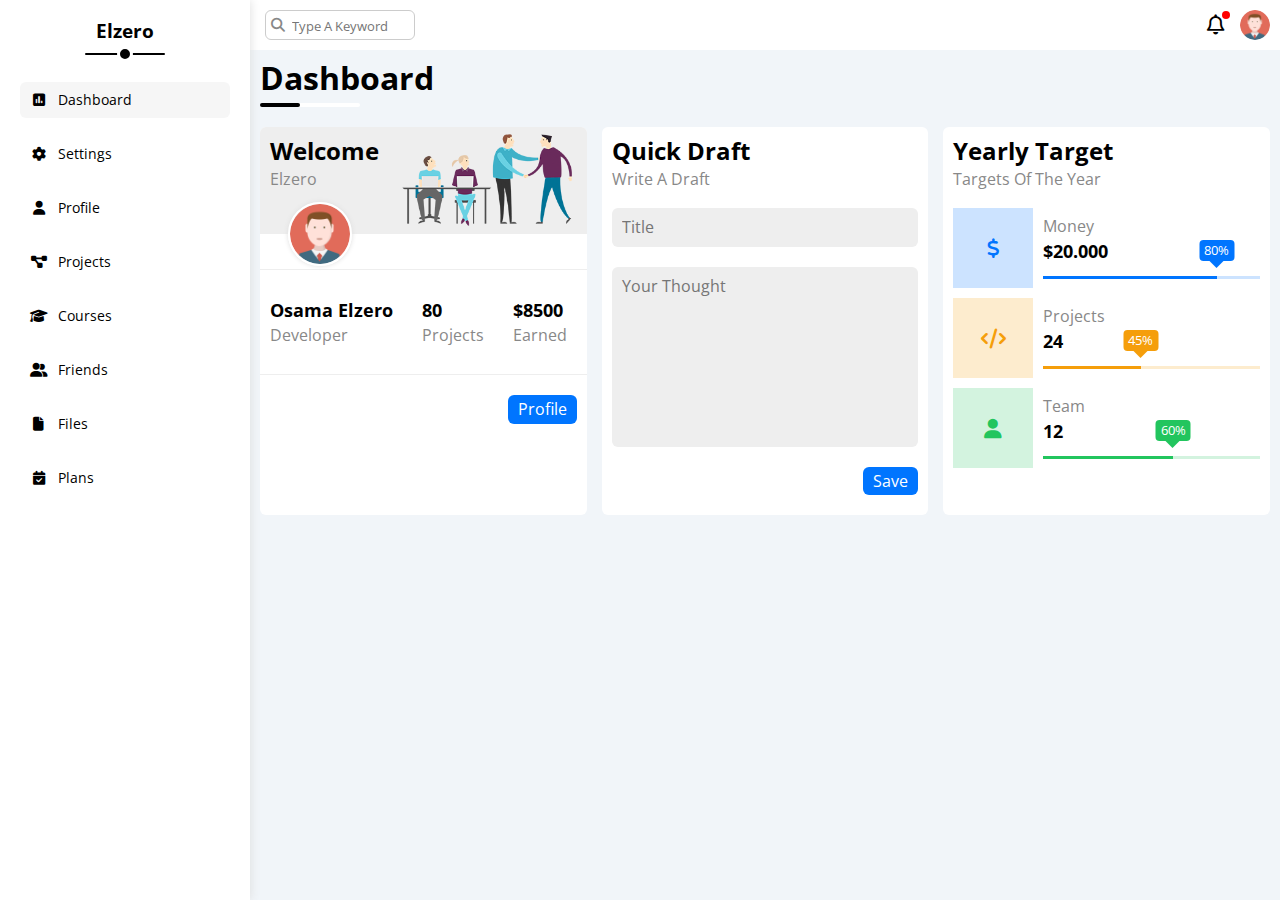
==== index.html @ 955073cd "finish quick draft section and yearly target section" ====
<!DOCTYPE html>
<html lang="en">

<head>
  <meta charset="UTF-8" />
  <meta http-equiv="X-UA-Compatible" content="IE=edge" />
  <meta name="viewport" content="width=device-width, initial-scale=1.0" />
  <title>Dashboard</title>
  <!-- Render All HTML Elements Normally -->
  <link rel="stylesheet" href="css/normalize.css" />
  <!-- Font Awesome 6.2.0 library -->
  <link rel="stylesheet" href="css/all.min.css" />
  <!-- Custom framework -->
  <link rel="stylesheet" href="css/framework.css" />
  <!-- Main css file -->
  <link rel="stylesheet" href="css/master.css" />
  <!-- Google Fonts -->
  <link rel="preconnect" href="https://fonts.googleapis.com" />
  <link rel="preconnect" href="https://fonts.gstatic.com" crossorigin />
  <link href="https://fonts.googleapis.com/css2?family=Open+Sans:wght@300;400;500;600;700;800&display=swap"
    rel="stylesheet" />
</head>

<body>
  <div class="page d-flex">
    <aside class="p-relative p-10">
      <h3 class="p-relative txt-c">Elzero</h3>
      <ul>
        <li>
          <a href="index.html" class="active d-flex align-center rad-6 c-black p-8 fs-14">
            <i class="fa-solid fa-square-poll-vertical fa-fw"></i>
            <span class="hide-mobile">
              Dashboard
            </span>
          </a>
        </li>
        <li>
          <a href="pages/settings.html" class="d-flex align-center rad-6 c-black p-8 fs-14">
            <i class="fa-solid fa-gear fa-fw"></i>
            <span class="hide-mobile">
              Settings
            </span>
          </a>
        </li>
        <li>
          <a href="pages/profile.html" class="d-flex align-center rad-6 c-black p-8 fs-14">
            <i class="fa-solid fa-user fa-fw"></i>
            <span class="hide-mobile">
              Profile
            </span>
          </a>
        </li>
        <li>
          <a href="pages/projects.html" class="d-flex align-center rad-6 c-black p-8 fs-14">
            <i class="fa-solid fa-diagram-project fa-fw"></i>
            <span class="hide-mobile">Projects</span>
          </a>
        </li>
        <li>
          <a href="pages/courses.html" class="d-flex align-center rad-6 c-black p-8 fs-14">
            <i class="fa-solid fa-graduation-cap fa-fw"></i>
            <span class="hide-mobile">Courses</span>
          </a>
        </li>
        <li>
          <a href="pages/friends.html" class="d-flex align-center rad-6 c-black p-8 fs-14">
            <i class="fa-solid fa-user-group fa-fw"></i>
            <span class="hide-mobile">Friends</span>
          </a>
        </li>
        <li>
          <a href="pages/files.html" class="d-flex align-center rad-6 c-black p-8 fs-14">
            <i class="fa-solid fa-file fa-fw"></i>
            <span class="hide-mobile">Files</span>
          </a>
        </li>
        <li>
          <a href="pages/plans.html" class="d-flex align-center rad-6 c-black p-8 fs-14">
            <i class="fa-solid fa-calendar-check fa-fw"></i>
            <span class="hide-mobile">Plans</span>
          </a>
        </li>
      </ul>
    </aside>
    <main class="grow-1">
      <div class="top-bar p-10 between-flex">
        <div class="search p-relative ml-5">
          <input type="search" name="" id="" class="p-5 rad-6 caret-color-blue" placeholder="Type A Keyword" />
        </div>
        <div class="icons d-flex align-center">
          <span class="notifications p-relative">
            <i class="fa-regular fa-bell fa-lg"></i>
          </span>
          <img src="images/avatar.png" alt="" class="rad-circle" />
        </div>
      </div>
      <section class="main-content p-10 p-8-mobile">
        <h1 class="main-title">Dashboard</h1>
        <div class="main-wrapper mt-30 d-grid">
          <div class="welcome bg-white rad-6 txt-c-mobile">
            <div class="head bg-eee d-flex justify-between   ">
              <div class="text p-10">
                <h2 class="mb-5">Welcome</h2>
                <span class="c-gray">Elzero</span>
              </div>
              <img src="images/welcome.png" alt="" class="hide-mobile" />
            </div>
            <img src="images/avatar.png" alt="" class="rad-circle" />
            <div class="body pt-20 pb-20 d-flex align-center d-block-mobile">
              <div class="grow-1">
                <div class="mb-5">Osama Elzero</div>
                <span class="c-gray">Developer</span>
              </div>
              <div class="grow-1">
                <div class="mb-5">80</div>
                <span class="c-gray">Projects</span>
              </div>
              <div class="grow-1">
                <div class="mb-5">$8500</div>
                <span class="c-gray">Earned</span>
              </div>
            </div>
            <a href="pages/profile.html"
              class="visit rad-6 bg-blue btn-shape trans-hov-fx w-fit d-block">Profile</a>
          </div>
          <div class="quick-draft bg-white p-10 rad-6">
            <div class="mb-20">
              <h2 class="mb-5">Quick Draft</h2>
              <span class="c-gray">Write A Draft</span>
            </div>
            <form>
              <input type="text" placeholder="Title"
                class="d-block w-full b-none mb-20 p-10 bg-eee rad-6 caret-color-blue" />
              <textarea class="d-block w-full b-none mb-20 p-10 bg-eee rad-6 caret-color-blue"
                placeholder="Your Thought"></textarea>
              <input type="submit" value="Save"
                class="bg-blue btn-shape d-block w-fit b-none c-pointer trans-hov-fx mb-10" />
            </form>
          </div>
          <div class="yearly-targets p-10 rad-6 bg-white">
            <div class="mb-20">
              <h2 class="mb-5">Yearly Target</h2>
              <span class="c-gray">Targets Of The Year</span>
            </div>
            <div class="details">
              <div class="target-row center-flex gap-10 mb-10">
                <div class="icon center-flex blue">
                  <i class="fa-solid fa-dollar fa-lg blue"></i>
                </div>
                <div class="grow-1">
                  <span class="d-block c-gray mb-5">Money</span>
                  <span class="d-block fs-18 fw-b mb-15">$20.000</span>
                  <div class="progress blue">
                    <span style="width:80%" class="d-block blue p-relative">
                      <span class="blue p-absolute">80%</span>
                    </span>
                  </div>
                </div>
              </div>
              <div class="target-row center-flex gap-10 mb-10">
                <div class="icon center-flex orange">
                  <i class="fa-solid fa-code fa-lg orange"></i>
                </div>
                <div class="grow-1">
                  <span class="d-block c-gray mb-5">Projects</span>
                  <span class="d-block fs-18 fw-b mb-15">24</span>
                  <div class="progress orange">
                    <span style="width:45%" class="d-block orange p-relative">
                      <span class="orange p-absolute">45%</span>
                    </span>
                  </div>
                </div>
              </div>
              <div class="target-row center-flex gap-10 mb-10">
                <div class="icon center-flex green">
                  <i class="fa-solid fa-user fa-lg green"></i>
                </div>
                <div class="grow-1">
                  <span class="d-block c-gray mb-5">Team</span>
                  <span class="d-block fs-18 fw-b mb-15">12</span>
                  <div class="progress green">
                    <span style="width:60%" class="d-block green p-relative">
                      <span class="green p-absolute">60%</span>
                    </span>
                  </div>
                </div>
              </div>
            </div>
          </div>
        </div>
      </section>
    </main>
  </div>
</body>

</html>
---- css/framework.css ----
/* Start Variables */
:root {
  --blue-color: #0075ff;
  --blue-alt-color: #0d69d5;
  --orange-color: #f59e0b;
  --green-color: #22c55e;
  --red-color: #f44336;
  --aside-color: white;
  --page-color: #f1f5f9;
  --gray-color: #888;
  --eee-color: #eee;
  --main-transition: 0.3s;
}

/* End Variables */
/* Start Box */
.d-flex {
  display: flex;
}

.align-center {
  align-items: center;
}

.justify-center {
  justify-content: center;
}

.justify-between {
  justify-content: space-between;
}

.d-block {
  display: block;
}

@media (max-width: 767px) {
  .d-block-mobile {
    display: block;
  }
}

@media (max-width: 767px) {
  .hide-mobile {
    display: none;
  }

  .column-mobile {
    flex-direction: column;
  }
}

.d-grid {
  display: grid;
}

.gap-10 {
  gap: 10px;
}

.gap-15 {
  gap: 15px;
}

.gap-20 {
  gap: 20px;
}

.grow-1 {
  flex-grow: 1;
}

.w-full {
  width: 100%;
}

/* End Box */
/* Start Padding + Margin */
.p-5 {
  padding: 5px;
}
.p-8 {
  padding: 8px
}
.p-10 {
  padding: 10px;
}

.p-15 {
  padding: 15px;
}

.p-20 {
  padding: 20px;
}

.pt-10 {
  padding-top: 10px;
}

.pt-20 {
  padding-top: 20px;
}

.pb-20 {
  padding-bottom: 20px;
}

.pl-5 {
  padding-left: 5px;
}

.pl-10 {
  padding-left: 10px;
}

@media (max-width: 767px) {
  .p-8-mobile {
    padding: 8px;
  }
}

.m-10 {
  margin: 10px;
}

.m-20 {
  margin: 20px;
}

.mt-0 {
  margin-top: 0;
}
.mt-10 {
  margin-top: 10px;
}
.mt-15 {
  margin-top: 15px;
}

.mt-30 {
  margin-top: 30px;
}

.mt-40 {
  margin-top: 40px;
}

.mr-5 {
  margin-right: 5px;
}

.mb-0 {
  margin-bottom: 0;
}

.mb-5 {
  margin-bottom: 5px;
}

.mb-10 {
  margin-bottom: 10px;
}
.mb-15 {
  margin-bottom: 15px;
}
.mb-20 {
  margin-bottom: 20px;
}

.ml-5 {
  margin-left: 5px;
}


/* End Padding + Margin */
/* Start Color */
.bg-white {
  background-color: var(--aside-color);
}

.bg-red {
  background-color: var(--red-color);
}

.bg-blue {
  background-color: var(--blue-color);
}

.bg-eee {
  background-color: var(--eee-color);
}

.c-black {
  color: black;
}

.c-white {
  color: var(--aside-color)
}

.c-gray {
  color: var(--gray-color)
}

/* End Color */
/* Start Position */
.p-relative {
  position: relative;
}

.p-absolute {
  position: absolute;
}

/* End Position */
/* Start Font */
.txt-t-c {
  text-transform: capitalize;
}

.txt-c {
  text-align: center;
}

@media (max-width: 767px) {
  .txt-c-mobile {
    text-align: center;
  }

}

.fs-14 {
  font-size: 14px;
}
.fs-18 {
  font-size: 18px;
}
.fw-b {
  font-weight: bold;
}

/* End Font */
/* Start Width + Height */
.w-fit {
  width: fit-content;
}

/* End Width + Height */
/* Start Border */
.rad-6 {
  border-radius: 6px;
}

.rad-circle {
  border-radius: 50%;
}

.b-none {
  border: none;
}

/* End Border */
/* Start Media */


/* End Media */

/* Start Components */
.between-flex {
  display: flex;
  align-items: center;
  justify-content: space-between;
}

.center-flex {
  display: flex;
  align-items: center;
  justify-content: center;
}

.btn-shape {
  padding: 5px 10px;
  border-radius: 6px;
  color: white;
}
.caret-color-blue:focus {
  caret-color: var(--blue-color);
}
.c-pointer {
  cursor: pointer;
}
.trans-hov-fx:hover {
  transition: 0.3s;
  background-color: var(--blue-alt-color);
}
/* End Components */
---- css/master.css ----
/* Start Variables */
:root {
  --blue-color: #0075ff;
  --blue-alt-color: #0d69d5;
  --orange-color: #f59e0b;
  --green-color: #22c55e;
  --red-color: #f44336;
  --aside-color: white;
  --page-color: #f1f5f9;
  --gray-color: #888;
  --eee-color: #eee;
  --main-transition: 0.3s;
}

/* End Variables */
/* Start Components */
.main-title {
  --main-title-color: #000;
  position: relative;
  color: var(--main-title-color);
}

.main-title::before,
.main-title::after {
  content: "";
  position: absolute;
  bottom: -10px;
  left: 0;
  border-radius: 4px;
}

.main-title::before {
  width: 100px;
  height: 4px;
  background-color: var(--aside-color);
}

.main-title::after {
  width: 40px;
  height: 4px;
  background-color: var(--main-title-color);
  animation: move-right-left 2s infinite linear;
}

@keyframes move-right-left {

  0%,
  100% {
    transform: translateX(0);
  }

  50% {
    transform: translateX(calc(100px - 40px));
  }

}

/* End Components */
/* Start Global Rules */
* {
  -webkit-box-sizing: border-box;
  -moz-box-sizing: border-box;
  box-sizing: border-box;
}

html {
  -webkit-scroll-behavior: smooth;
  -moz-scroll-behavior: smooth;
  scroll-behavior: smooth;
}

body {
  font-family: "Open Sans", sans-serif;
}

ul {
  list-style: none;
  margin: 0;
  padding: 0;
}

a {
  text-decoration: none;
}

*:focus {
  outline: none;
}

textarea {
  resize: none;
}

h1,
h2,
h3,
h4,
h5,
h6 {
  margin: 0;
}

/* Main wrapper */
.main-wrapper {
  grid-template-columns: repeat(auto-fit, minmax(300px, 1fr));
  gap: 15px;
}

@media (max-width: 767px) {
  .main-wrapper {
    grid-template-columns: minmax(200px, 1fr);
  }

}

/* End Global Rules */
.page {
  background-color: var(--page-color);
  min-height: 100vh;
}

/* Start sidebar */
aside {
  background-color: var(--aside-color);
  box-shadow: 0 0 10px #ddd;
  position: relative;
}

@media (min-width: 768px) {
  aside {
    width: 250px;
    padding: 20px !important;
  }

  aside>h3::before,
  aside>h3::after {
    content: "";
    position: absolute;
    background-color: black;
    left: 50%;
    transform: translateX(-50%)
  }

  aside>h3::before {
    width: 10px;
    height: 10px;
    border-radius: 50%;
    border: 3px solid var(--aside-color);
    bottom: -20px;
    z-index: 1;
  }

  aside>h3::after {
    width: 80px;
    height: 2px;
    border-radius: 3px;
    bottom: -13px;
  }

}

aside ul {
  margin-top: 40px;
}

aside ul li {
  margin-bottom: 18px;
}

aside ul li a {
  transition: var(--main-transition);
}

aside ul li a:hover,
aside ul li a.active {
  background-color: #f6f6f6;
}

@media (min-width: 768px) {
  aside ul li a {
    gap: 10px;
    padding: 10px !important;
  }

}

@media (max-width: 767px) {
  aside ul li a {
    justify-content: center;
  }

  aside ul li a i {
    font-size: 19px;
  }

}

/* End sidebar */

/* Start main content */
main {
  overflow: hidden;
}

.top-bar {
  background-color: var(--aside-color);
}

.top-bar .search::before {
  content: "\f002";
  font-weight: 900;
  font-family: var(--fa-style-family-classic);
  font-size: 14px;
  position: absolute;
  top: 50%;
  left: 6px;
  transform: translateY(-50%);
  color: var(--gray-color);
}

.top-bar .search input[type="search"] {
  width: 150px;
  transition: var(--main-transition);
  padding-left: 26px;
  border: 1px solid #ccc;
}

.top-bar .search input[type="search"]::placeholder {
  font-size: 13px;
}

.top-bar .search input[type="search"]:focus {
  width: 200px;
}

.top-bar .icons .notifications::before {
  position: absolute;
  content: "";
  border-radius: 50%;
  width: 8px;
  height: 8px;
  background-color: red;
  top: -5px;
  right: -5px;
}

.top-bar .icons img {
  width: 30px;
  height: 30px;
  margin-left: 15px;
}

/* Start Welcome section */
.welcome {
  overflow: hidden;
}

.welcome .head+img {
  width: 64px;
  height: 64px;
  border: 2px solid var(--aside-color);
  box-shadow: 0 0 5px #ddd;
  margin-left: 28px;
  margin-top: -32px;
}

@media (max-width: 767px) {
  .welcome .head+img {
    margin-left: 0;
  }

}


@media (max-width: 767px) {
  .welcome .head .text {
    padding-bottom: 50px;
  }

}

.welcome .head img {
  width: 170px;
  position: relative;
  right: 15px;
  top: 7px;
  margin-bottom: 15px;
}


.welcome .body {
  border-top: 1px solid var(--eee-color);
  border-bottom: 1px solid var(--eee-color);
}

.welcome .body>div {
  padding: 10px;
}

@media (max-width: 767px) {
  .welcome .body>div:not(:last-child) {
    margin-bottom: 10px;
  }
}

.welcome .body>div>div {
  font-weight: bold;
  font-size: 18px;
}

.welcome .visit {
  margin: 20px 10px 20px auto;
}


@media (max-width: 767px) {
  .welcome .visit {
    margin-right: auto;
  }

}

/* End Welcome section */
/* Start Quick-draft section */
.quick-draft form textarea {
  min-height: 180px;
}

.quick-draft form input[type="submit"] {
  margin-left: auto;
}



/* End Quick-draft section */
/* Start Yearly Target */
.details .target-row .icon {
  width: 80px;
  height: 80px;
}

.details .target-row .icon.blue,
.details .progress.blue  {
  background-color: rgb(0 117 255 / 20%);
}

.details .target-row .icon.orange,
.details .progress.orange {

  background-color: rgb(245 158 11 / 20%);
}

.details .target-row .icon.green,
.details .progress.green {

  background-color: rgb(34 197 94 / 20%);
}

.details .target-row .icon .blue
{
  color: var(--blue-color);
}

.details .target-row .icon .orange {
  color: var(--orange-color);
}

.details .target-row .icon i.green {
  color: var(--green-color);
}
.details .progress {
  height: 3px;
}
.details .progress > span {
  height: 100%;
}
.details .progress .blue {
  background-color: var(--blue-color);
}
.details .progress .orange {
  background-color: var(--orange-color);
}
.details .progress .green {
  background-color: var(--green-color);
}
.details .progress > span > span {
  right: 0;
  bottom: 18px;
  transform: translateX(50%);
  border-radius: 4px;
  font-size: 13px;
  color: white;
  padding: 3px 5px;
}
.details .progress > span > span::before {
  content: "";
  position: absolute;
  right: 2px;
  top: 20px;
  transform: translateX(-50%);
  border-color: transparent;
  border-style: solid;
  border-width: 8px;
}
.details .progress > span > span.blue::before {
  border-top-color: var(--blue-color);
}
.details .progress > span > span.orange::before {
  border-top-color: var(--orange-color);
}
.details .progress > span > span.green::before {
  border-top-color: var(--green-color);
}

/* End Yearly Target */
/* End main content */
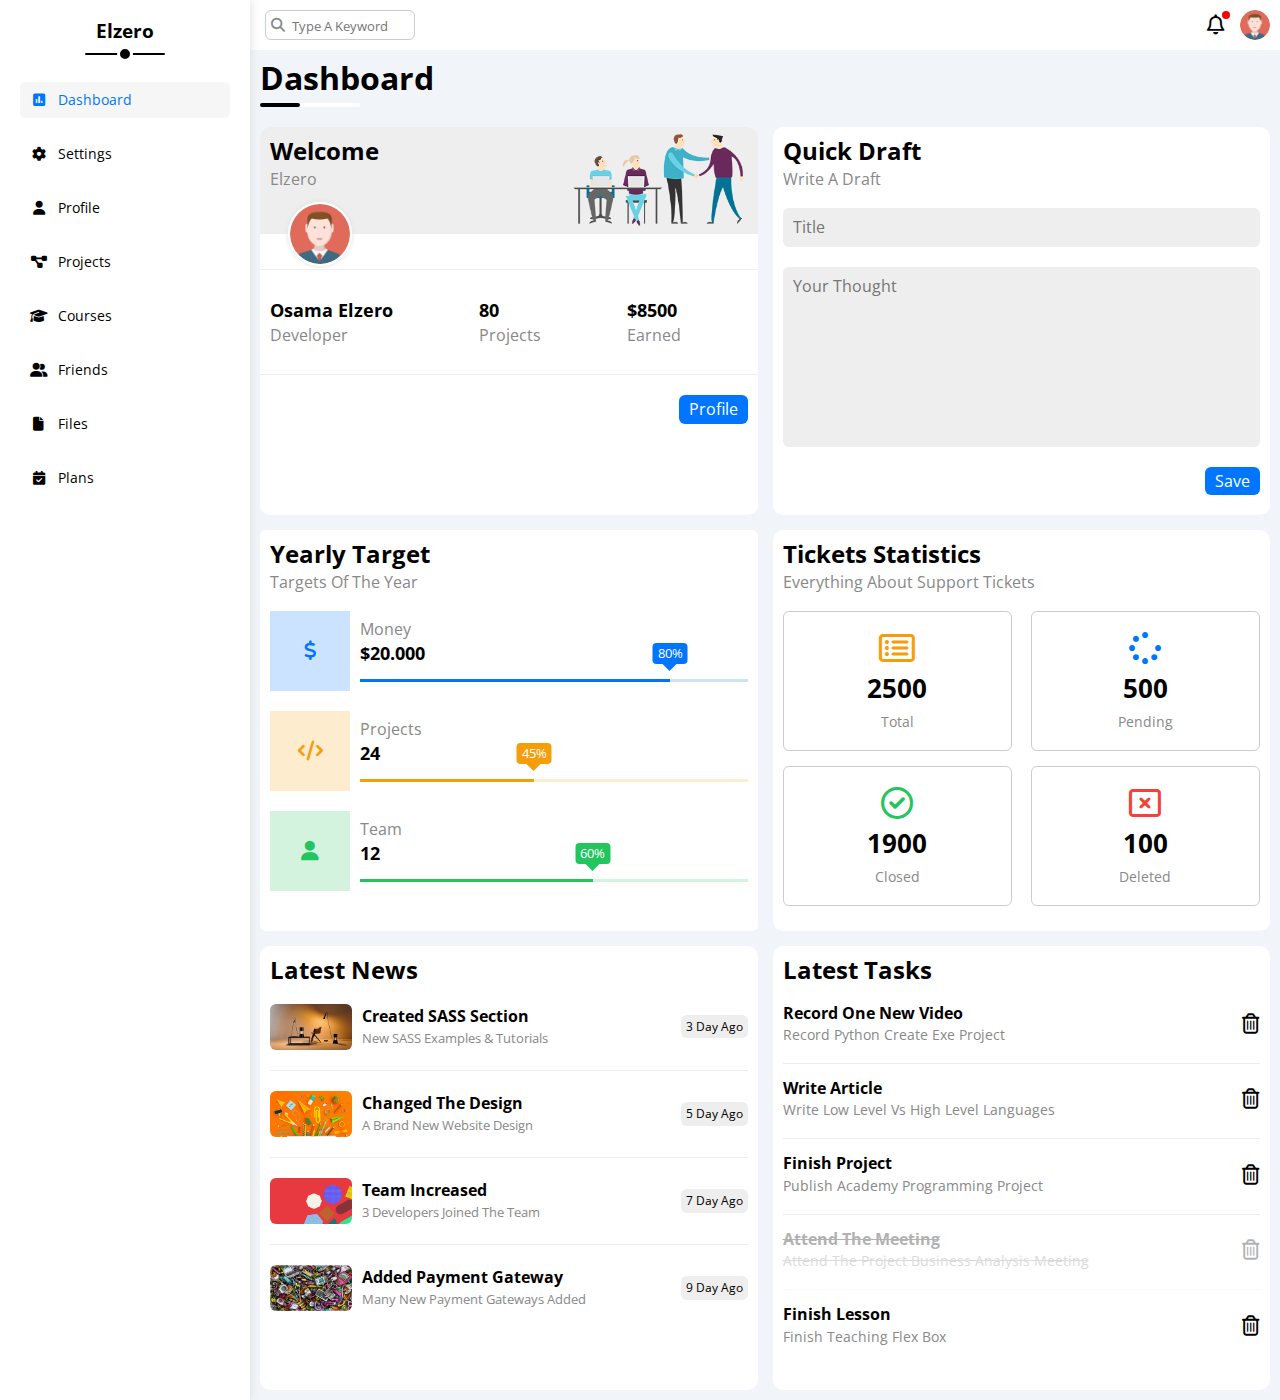
==== commit 73bd52d8: "done statistics section ,latest news and latest tasks" ====
--- a/index.html
+++ b/index.html
@@ -97,7 +97,7 @@
       <section class="main-content p-10 p-8-mobile">
         <h1 class="main-title">Dashboard</h1>
         <div class="main-wrapper mt-30 d-grid">
-          <div class="welcome bg-white rad-6 txt-c-mobile">
+          <div class="welcome bg-white rad-10 txt-c-mobile">
             <div class="head bg-eee d-flex justify-between   ">
               <div class="text p-10">
                 <h2 class="mb-5">Welcome</h2>
@@ -120,10 +120,9 @@
                 <span class="c-gray">Earned</span>
               </div>
             </div>
-            <a href="pages/profile.html"
-              class="visit rad-6 bg-blue btn-shape trans-hov-fx w-fit d-block">Profile</a>
-          </div>
-          <div class="quick-draft bg-white p-10 rad-6">
+            <a href="pages/profile.html" class="visit rad-6 bg-blue btn-shape trans-hov-fx w-fit d-block">Profile</a>
+          </div>
+          <div class="quick-draft bg-white p-10 rad-10">
             <div class="mb-20">
               <h2 class="mb-5">Quick Draft</h2>
               <span class="c-gray">Write A Draft</span>
@@ -143,7 +142,7 @@
               <span class="c-gray">Targets Of The Year</span>
             </div>
             <div class="details">
-              <div class="target-row center-flex gap-10 mb-10">
+              <div class="target-row center-flex gap-10 mb-20">
                 <div class="icon center-flex blue">
                   <i class="fa-solid fa-dollar fa-lg blue"></i>
                 </div>
@@ -157,7 +156,7 @@
                   </div>
                 </div>
               </div>
-              <div class="target-row center-flex gap-10 mb-10">
+              <div class="target-row center-flex gap-10 mb-20">
                 <div class="icon center-flex orange">
                   <i class="fa-solid fa-code fa-lg orange"></i>
                 </div>
@@ -171,7 +170,7 @@
                   </div>
                 </div>
               </div>
-              <div class="target-row center-flex gap-10 mb-10">
+              <div class="target-row center-flex gap-10 mb-20">
                 <div class="icon center-flex green">
                   <i class="fa-solid fa-user fa-lg green"></i>
                 </div>
@@ -187,6 +186,132 @@
               </div>
             </div>
           </div>
+          <div class="stat p-10 rad-10 bg-white">
+            <div class="mb-20">
+              <h2 class="mb-5">Tickets Statistics</h2>
+              <span class="c-gray">Everything About Support Tickets</span>
+            </div>
+            <div class="stat-content  d-flex flex-wrap">
+              <div class="stat-item  rad-6 txt-c mb-15">
+                <i class="fa-regular fa-rectangle-list fa-2x list-icon"></i>
+                <span class="d-block fs-26 fw-b mt-10 mb-10">2500</span>
+                <span class="d-block c-gray fs-14">Total</span>
+              </div>
+              <div class="stat-item  rad-6 txt-c mb-15">
+                <i class="fa-solid fa-spinner fa-2x pending-icon"></i>
+                <span class="d-block fs-26 fw-b mt-10 mb-10">500</span>
+                <span class="d-block c-gray fs-14">Pending</span>
+              </div>
+              <div class="stat-item rad-6 txt-c mb-15">
+                <i class="fa-regular fa-circle-check fa-2x closed-icon"></i>
+                <span class="d-block fs-26 fw-b mt-10 mb-10">1900</span>
+                <span class="d-block c-gray fs-14">Closed</span>
+              </div>
+              <div class="stat-item  rad-6 txt-c mb-15">
+                <i class="fa-regular fa-rectangle-xmark fa-2x delete-icon"></i>
+                <span class="d-block fs-26 fw-b mt-10 mb-10">100</span>
+                <span class="d-block c-gray fs-14">Deleted</span>
+              </div>
+            </div>
+          </div>
+          <div class="latest-news bg-white rad-10 p-10">
+            <div class="mb-20">
+              <h2 class="">Latest News</h2>
+            </div>
+            <div class="news-item center-flex gap-10 mb-20 ">
+              <div class="image rad-6 overflow-h fs-0">
+                <img src="images/news-01.png" alt="" />
+              </div>
+              <div class="news-text between-flex grow-1 ">
+                <div>
+                  <h3 class="mb-3 news-title">Created SASS Section</h3>
+                  <span class="c-gray">New SASS Examples &amp; Tutorials</span>
+                </div>
+                <span class="bg-eee p-5 rad-6 fs-12">3 Day Ago</span>
+              </div>
+
+            </div>
+            <div class="news-item center-flex gap-10 mb-20 ">
+              <div class="image rad-6 overflow-h fs-0">
+                <img src="images/news-02.png" alt="" />
+              </div>
+              <div class="news-text between-flex grow-1 ">
+                <div>
+                  <h3 class="mb-3 news-title">Changed The Design</h3>
+                  <span class="c-gray">A Brand New Website Design</span>
+                </div>
+                <span class="bg-eee p-5 rad-6 fs-12">5 Day Ago</span>
+              </div>
+
+            </div>
+            <div class="news-item center-flex gap-10 mb-20 ">
+              <div class="image rad-6 overflow-h fs-0">
+                <img src="images/news-03.png" alt="" />
+              </div>
+              <div class="news-text between-flex grow-1 ">
+                <div>
+                  <h3 class="mb-3 news-title">Team Increased</h3>
+                  <span class="c-gray">3 Developers Joined The Team</span>
+                </div>
+                <span class="bg-eee p-5 rad-6 fs-12">7 Day Ago</span>
+              </div>
+
+            </div>
+            <div class="news-item center-flex gap-10 mb-20 ">
+              <div class="image rad-6 overflow-h fs-0">
+                <img src="images/news-04.png" alt="" />
+              </div>
+              <div class="news-text between-flex grow-1 ">
+                <div>
+                  <h3 class="mb-3 news-title">Added Payment Gateway</h3>
+                  <span class="c-gray">Many New Payment Gateways Added</span>
+                </div>
+                <span class="bg-eee p-5 rad-6 fs-12">9 Day Ago</span>
+              </div>
+
+            </div>
+          </div>
+          <div class="latest-tasks bg-white rad-10 p-10">
+            <div class="mb-20">
+              <h2 class="">Latest Tasks</h2>
+            </div>
+            <div class="task between-flex mb-15 pb-20">
+              <div class="task-text">
+                <h3 class="fs-16 mb-5">Record One New Video</h3>
+                <p class="c-gray fs-14 m-0">Record Python Create Exe Project</p>
+              </div>
+              <i class="fa-regular fa-trash-can fa-lg recyle-icon c-pointer"></i>
+            </div>
+            <div class="task between-flex mb-15 pb-20">
+              <div class="task-text">
+                <h3 class="fs-16 mb-5">Write Article</h3>
+                <p class="c-gray fs-14 m-0">Write Low Level Vs High Level Languages</p>
+              </div>
+              <i class="fa-regular fa-trash-can fa-lg recyle-icon c-pointer"></i>
+            </div>
+            <div class="task between-flex mb-15 pb-20">
+              <div class="task-text">
+                <h3 class="fs-16 mb-5">Finish Project</h3>
+                <p class="c-gray fs-14 m-0">Publish Academy Programming Project</p>
+              </div>
+              <i class="fa-regular fa-trash-can fa-lg recyle-icon c-pointer"></i>
+            </div>
+            <div class="task between-flex mb-15 pb-20 deleted-task">
+              <div class="task-text">
+                <h3 class="fs-16 mb-5 deleted-text">Attend The Meeting</h3>
+                <p class="c-gray fs-14 m-0 deleted-text">Attend The Project Business Analysis Meeting</p>
+              </div>
+              <i class="fa-regular fa-trash-can fa-lg recyle-icon cursor-nodrop"></i>
+            </div>
+            <div class="task between-flex mb-15 pb-20">
+              <div class="task-text">
+                <h3 class="fs-16 mb-5">Finish Lesson</h3>
+                <p class="c-gray fs-14 m-0">Finish Teaching Flex Box</p>
+              </div>
+              <i class="fa-regular fa-trash-can fa-lg recyle-icon c-pointer"></i>
+            </div>
+          </div>
+          
         </div>
       </section>
     </main>
--- a/css/framework.css
+++ b/css/framework.css
@@ -18,6 +18,14 @@
   display: flex;
 }
 
+.flex-column {
+  flex-direction: column;
+}
+
+.flex-wrap {
+  flex-wrap: wrap;
+}
+
 .align-center {
   align-items: center;
 }
@@ -79,9 +87,11 @@
 .p-5 {
   padding: 5px;
 }
+
 .p-8 {
   padding: 8px
 }
+
 .p-10 {
   padding: 10px;
 }
@@ -101,7 +111,9 @@
 .pt-20 {
   padding-top: 20px;
 }
-
+.pb-10 {
+  padding-bottom: 10px;
+}
 .pb-20 {
   padding-bottom: 20px;
 }
@@ -120,6 +132,10 @@
   }
 }
 
+.m-0 {
+  margin: 0;
+}
+
 .m-10 {
   margin: 10px;
 }
@@ -131,9 +147,15 @@
 .mt-0 {
   margin-top: 0;
 }
+
+.mt-5 {
+  margin-top: 5px;
+}
+
 .mt-10 {
   margin-top: 10px;
 }
+
 .mt-15 {
   margin-top: 15px;
 }
@@ -154,6 +176,10 @@
   margin-bottom: 0;
 }
 
+.mb-3 {
+  margin-bottom: 3px;
+}
+
 .mb-5 {
   margin-bottom: 5px;
 }
@@ -161,11 +187,16 @@
 .mb-10 {
   margin-bottom: 10px;
 }
+
 .mb-15 {
   margin-bottom: 15px;
 }
+
 .mb-20 {
   margin-bottom: 20px;
+}
+.mb-25 {
+  margin-bottom: 25px;
 }
 
 .ml-5 {
@@ -230,12 +261,40 @@
 
 }
 
+.fs-0 {
+  font-size: 0;
+}
+
+.fs-10 {
+  font-size: 10px;
+}
+
+.fs-12 {
+  font-size: 12px;
+}
+
 .fs-14 {
   font-size: 14px;
 }
+.fs-16 {
+  font-size: 16px;
+}
 .fs-18 {
   font-size: 18px;
 }
+
+.fs-20 {
+  font-size: 20px;
+}
+
+.fs-26 {
+  font-size: 26px;
+}
+
+.fs-30 {
+  font-size: 30px;
+}
+
 .fw-b {
   font-weight: bold;
 }
@@ -247,9 +306,19 @@
 }
 
 /* End Width + Height */
+/* Start Overflow */
+.overflow-h {
+  overflow: hidden;
+}
+
+/* End Overflow */
 /* Start Border */
 .rad-6 {
   border-radius: 6px;
+}
+
+.rad-10 {
+  border-radius: 10px;
 }
 
 .rad-circle {
@@ -284,14 +353,18 @@
   border-radius: 6px;
   color: white;
 }
+
 .caret-color-blue:focus {
   caret-color: var(--blue-color);
 }
+
 .c-pointer {
   cursor: pointer;
 }
+
 .trans-hov-fx:hover {
   transition: 0.3s;
   background-color: var(--blue-alt-color);
 }
+
 /* End Components */--- a/css/master.css
+++ b/css/master.css
@@ -55,6 +55,22 @@
 
 }
 
+/* Start Deleted class */
+.deleted-task {
+  border-bottom: none;
+  opacity: 0.3;
+}
+
+.deleted-text
+{
+text-decoration: line-through;
+}
+.cursor-nodrop {
+  cursor: no-drop;
+}
+
+/* End Deleted class */
+
 /* End Components */
 /* Start Global Rules */
 * {
@@ -100,9 +116,9 @@
   margin: 0;
 }
 
-/* Main wrapper */
+/* Start Main Wrapper */
 .main-wrapper {
-  grid-template-columns: repeat(auto-fit, minmax(300px, 1fr));
+  grid-template-columns: repeat(auto-fill, minmax(350px, 1fr));
   gap: 15px;
 }
 
@@ -113,6 +129,7 @@
 
 }
 
+/* End Main Wrapper */
 /* End Global Rules */
 .page {
   background-color: var(--page-color);
@@ -174,6 +191,7 @@
 aside ul li a:hover,
 aside ul li a.active {
   background-color: #f6f6f6;
+  color: var(--blue-color);
 }
 
 @media (min-width: 768px) {
@@ -197,7 +215,7 @@
 
 /* End sidebar */
 
-/* Start main content */
+/* Start Top Bar */
 main {
   overflow: hidden;
 }
@@ -250,6 +268,7 @@
   margin-left: 15px;
 }
 
+/* End Top Bar */
 /* Start Welcome section */
 .welcome {
   overflow: hidden;
@@ -339,8 +358,15 @@
   height: 80px;
 }
 
+@media (max-width: 767px) {
+  .details .target-row .icon {
+    width: 62px;
+    height: 62px;
+  }
+}
+
 .details .target-row .icon.blue,
-.details .progress.blue  {
+.details .progress.blue {
   background-color: rgb(0 117 255 / 20%);
 }
 
@@ -356,8 +382,7 @@
   background-color: rgb(34 197 94 / 20%);
 }
 
-.details .target-row .icon .blue
-{
+.details .target-row .icon .blue {
   color: var(--blue-color);
 }
 
@@ -368,22 +393,28 @@
 .details .target-row .icon i.green {
   color: var(--green-color);
 }
+
 .details .progress {
   height: 3px;
 }
-.details .progress > span {
+
+.details .progress>span {
   height: 100%;
 }
+
 .details .progress .blue {
   background-color: var(--blue-color);
 }
+
 .details .progress .orange {
   background-color: var(--orange-color);
 }
+
 .details .progress .green {
   background-color: var(--green-color);
 }
-.details .progress > span > span {
+
+.details .progress>span>span {
   right: 0;
   bottom: 18px;
   transform: translateX(50%);
@@ -392,7 +423,8 @@
   color: white;
   padding: 3px 5px;
 }
-.details .progress > span > span::before {
+
+.details .progress>span>span::before {
   content: "";
   position: absolute;
   right: 2px;
@@ -402,15 +434,102 @@
   border-style: solid;
   border-width: 8px;
 }
-.details .progress > span > span.blue::before {
+
+.details .progress>span>span.blue::before {
   border-top-color: var(--blue-color);
 }
-.details .progress > span > span.orange::before {
+
+.details .progress>span>span.orange::before {
   border-top-color: var(--orange-color);
 }
-.details .progress > span > span.green::before {
+
+.details .progress>span>span.green::before {
   border-top-color: var(--green-color);
 }
 
 /* End Yearly Target */
-/* End main content */+/* Start stat */
+
+
+.stat .stat-content .stat-item {
+  width: 100%;
+  border: 1px solid #ccc;
+  padding-top: 20px;
+  padding-bottom: 20px;
+}
+
+@media (min-width: 768px) {
+  .stat .stat-content {
+    gap: 4%;
+  }
+
+  .stat .stat-content .stat-item {
+    flex-basis: 48%;
+  }
+}
+
+.stat .stat-content .stat-item:first-child .list-icon {
+  color: var(--orange-color);
+}
+
+.stat .stat-content .stat-item:nth-child(2) .pending-icon {
+  color: var(--blue-color);
+}
+
+.stat .stat-content .stat-item:nth-child(3) .closed-icon {
+  color: var(--green-color);
+}
+
+.stat .stat-content .stat-item:last-child .delete-icon {
+  color: var(--red-color);
+}
+
+/* End stat */
+/* Start latest News */
+.news-item:not(:last-child) {
+  padding-bottom: 20px;
+  border-bottom: 1px solid #eee;
+}
+
+@media (max-width: 767px) {
+  .news-item {
+    flex-direction: column;
+  }
+
+  .news-item .news-text {
+    text-align: center;
+    flex-direction: column;
+    gap: 8px;
+  }
+}
+
+.news-item .image img {
+  width: 82px;
+  max-width: 100%;
+}
+
+@media (max-width: 767px) {
+  .news-item .image img {
+    width: 172px;
+  }
+
+}
+
+.news-item .news-text>div .news-title {
+  font-size: 16px;
+}
+
+.news-item .news-text>div .news-title+span {
+  font-size: 13px;
+}
+
+/* End latest News */
+/* Start Latest-tasks */
+
+.latest-tasks .task:not(:last-child) {
+  border-bottom: 1px solid #eee;
+}
+
+
+
+/* End Latest-tasks */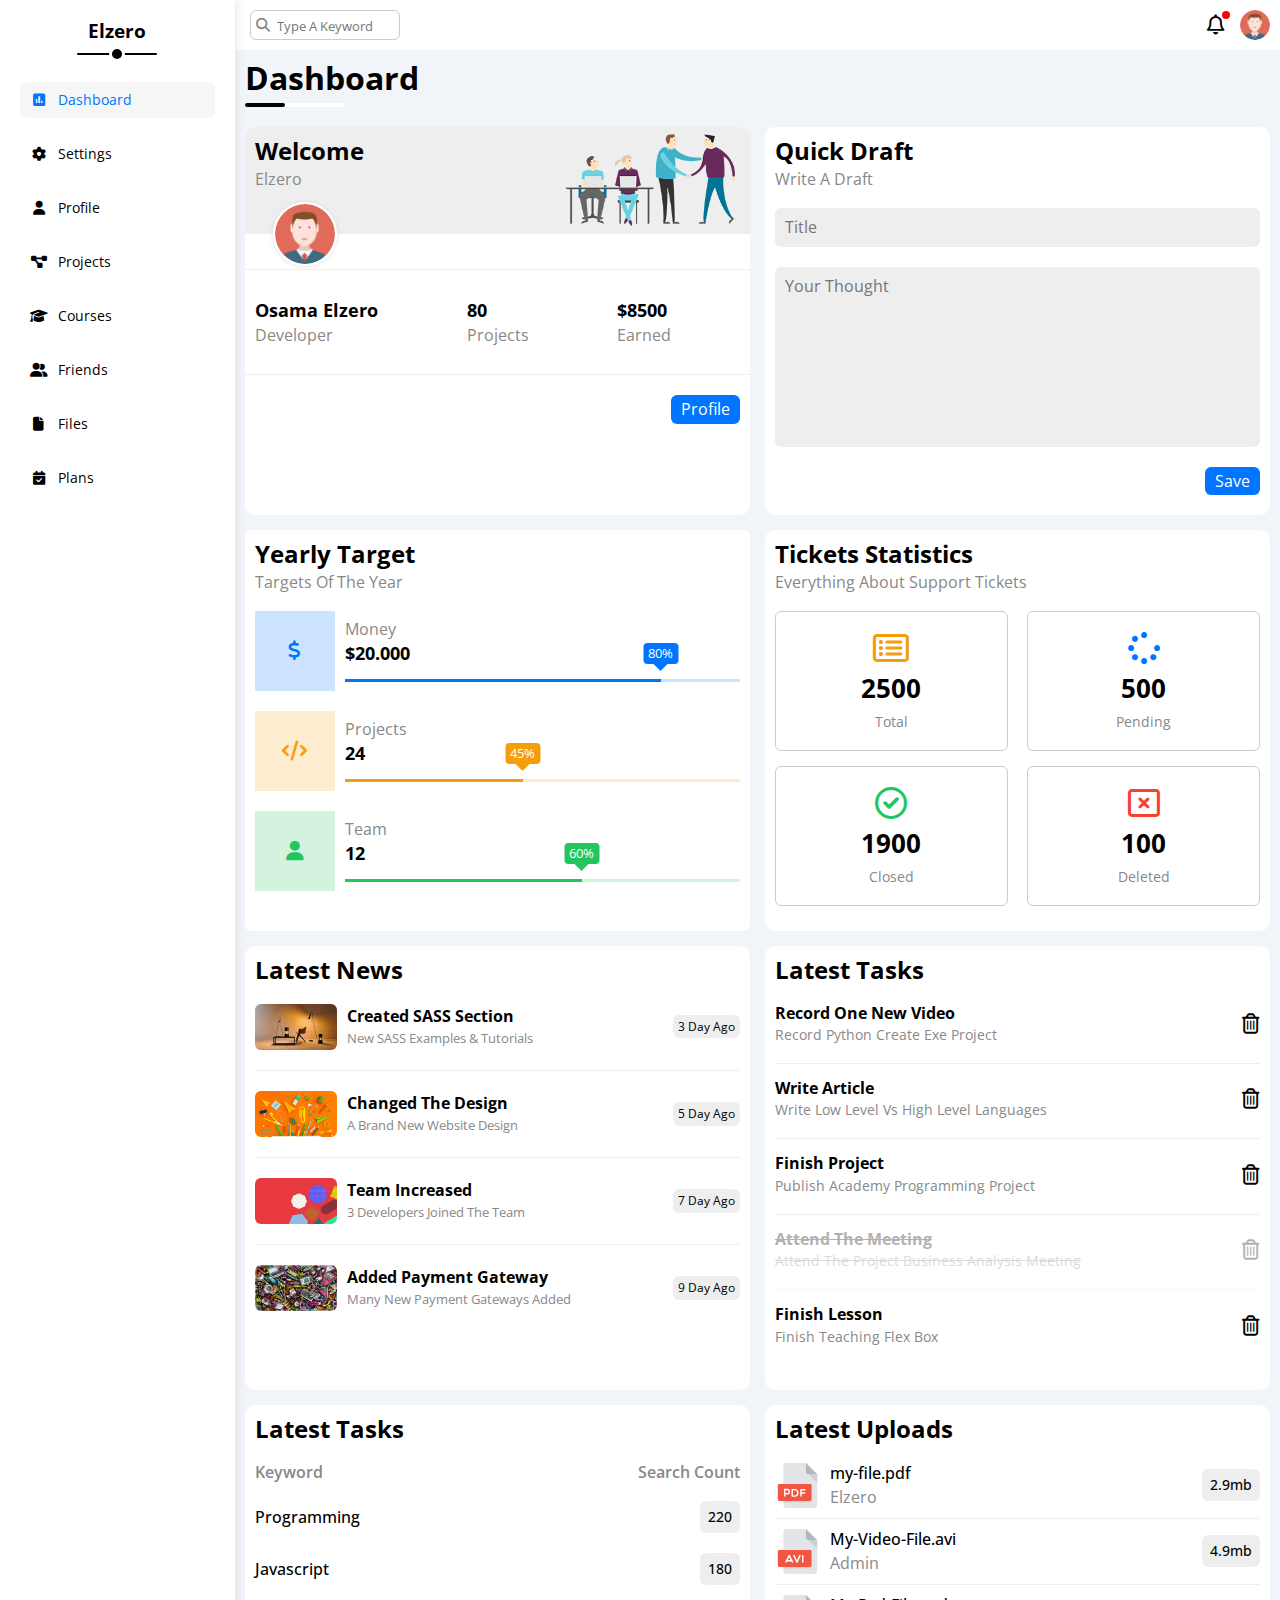
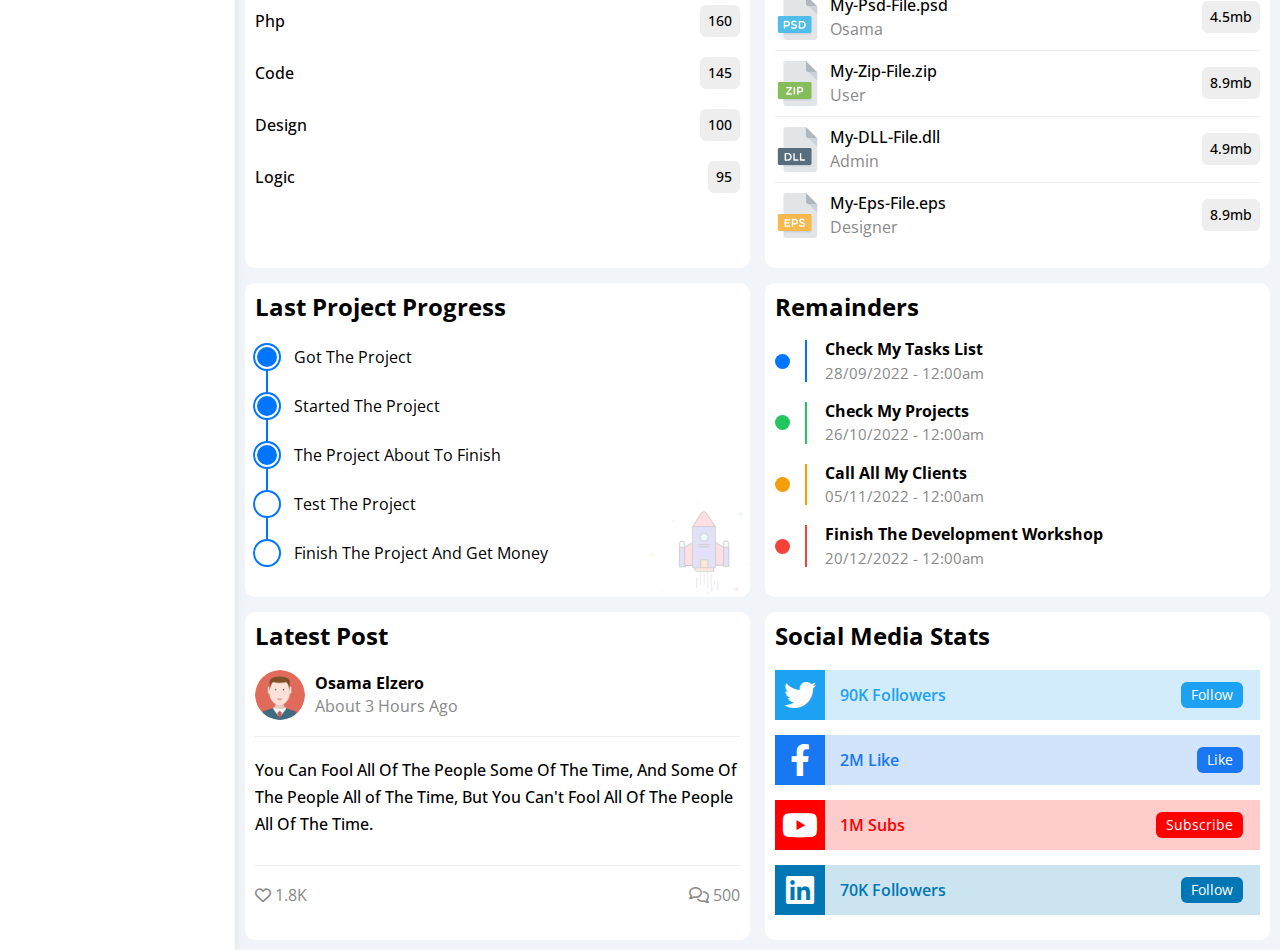
==== commit 2de1c588: "done latest-uploads,last-project progress, reminders, latest-post and social media stats" ====
--- a/index.html
+++ b/index.html
@@ -272,46 +272,230 @@
             </div>
           </div>
           <div class="latest-tasks bg-white rad-10 p-10">
-            <div class="mb-20">
-              <h2 class="">Latest Tasks</h2>
-            </div>
+            <h2 class="mb-20">Latest Tasks</h2>
             <div class="task between-flex mb-15 pb-20">
-              <div class="task-text">
+              <div class="task-text grow-1">
                 <h3 class="fs-16 mb-5">Record One New Video</h3>
                 <p class="c-gray fs-14 m-0">Record Python Create Exe Project</p>
               </div>
               <i class="fa-regular fa-trash-can fa-lg recyle-icon c-pointer"></i>
             </div>
             <div class="task between-flex mb-15 pb-20">
-              <div class="task-text">
+              <div class="task-text grow-1">
                 <h3 class="fs-16 mb-5">Write Article</h3>
                 <p class="c-gray fs-14 m-0">Write Low Level Vs High Level Languages</p>
               </div>
               <i class="fa-regular fa-trash-can fa-lg recyle-icon c-pointer"></i>
             </div>
             <div class="task between-flex mb-15 pb-20">
-              <div class="task-text">
+              <div class="task-text grow-1">
                 <h3 class="fs-16 mb-5">Finish Project</h3>
                 <p class="c-gray fs-14 m-0">Publish Academy Programming Project</p>
               </div>
               <i class="fa-regular fa-trash-can fa-lg recyle-icon c-pointer"></i>
             </div>
-            <div class="task between-flex mb-15 pb-20 deleted-task">
-              <div class="task-text">
-                <h3 class="fs-16 mb-5 deleted-text">Attend The Meeting</h3>
-                <p class="c-gray fs-14 m-0 deleted-text">Attend The Project Business Analysis Meeting</p>
-              </div>
-              <i class="fa-regular fa-trash-can fa-lg recyle-icon cursor-nodrop"></i>
+            <div class="task between-flex mb-15 pb-20 done">
+              <div class="task-text grow-1">
+                <h3 class="fs-16 mb-5">Attend The Meeting</h3>
+                <p class="c-gray fs-14 m-0">Attend The Project Business Analysis Meeting</p>
+              </div>
+              <i class="fa-regular fa-trash-can fa-lg recyle-icon"></i>
             </div>
             <div class="task between-flex mb-15 pb-20">
-              <div class="task-text">
+              <div class="task-text grow-1">
                 <h3 class="fs-16 mb-5">Finish Lesson</h3>
                 <p class="c-gray fs-14 m-0">Finish Teaching Flex Box</p>
               </div>
               <i class="fa-regular fa-trash-can fa-lg recyle-icon c-pointer"></i>
             </div>
           </div>
-          
+          <div class="top-search bg-white rad-10 p-10">
+            <h2 class="mb-20">Latest Tasks</h2>
+            <div class="top-search-content">
+              <div class="title between-flex mb-20">
+                <span class="c-gray fw-600">Keyword</span>
+                <span class="c-gray fw-600">Search Count</span>
+              </div>
+              <div class="top-search-row between-flex mb-20">
+                <span class="keyword fw-500">Programming</span>
+                <span class="keyword-freq fs-14 rad-6 p-8 bg-eee fw-500">220</span>
+              </div>
+              <div class="top-search-row between-flex mb-20">
+                <span class="keyword fw-500">Javascript</span>
+                <span class="keyword-freq fs-14 rad-6 p-8 bg-eee fw-500">180</span>
+              </div>
+              <div class="top-search-row between-flex mb-20">
+                <span class="keyword fw-500">Php</span>
+                <span class="keyword-freq fs-14 rad-6 p-8 bg-eee fw-500">160</span>
+              </div>
+              <div class="top-search-row between-flex mb-20">
+                <span class="keyword fw-500">Code</span>
+                <span class="keyword-freq fs-14 rad-6 p-8 bg-eee fw-500">145</span>
+              </div>
+              <div class="top-search-row between-flex mb-20">
+                <span class="keyword fw-500">Design</span>
+                <span class="keyword-freq fs-14 rad-6 p-8 bg-eee fw-500">100</span>
+              </div>
+              <div class="top-search-row between-flex mb-20">
+                <span class="keyword fw-500">Logic</span>
+                <span class="keyword-freq fs-14 rad-6 p-8 bg-eee fw-500">95</span>
+              </div>
+            </div>
+          </div>
+          <div class="latest-uploads bg-white rad-10 p-10">
+            <h2 class="mb-20">Latest Uploads</h2>
+            <div class="file between-flex pb-10 mb-10">
+              <div class="file-desc d-flex align-center gap-10">
+                <img src="images/pdf.svg" alt="" class="" />
+                <div class="file-name">
+                  <span class="mb-5 d-block fw-500">my-file.pdf</span>
+                  <span class="c-gray">Elzero</span>
+                </div>
+              </div>
+              <span class="p-8 bg-eee rad-6 fw-500 fs-14">2.9mb</span>
+            </div>
+            <div class="file between-flex pb-10 mb-10">
+              <div class="file-desc d-flex align-center gap-10">
+                <img src="images/avi.svg" alt="" class="" />
+                <div class="file-name">
+                  <span class="mb-5 d-block fw-500">My-Video-File.avi</span>
+                  <span class="c-gray">Admin</span>
+                </div>
+              </div>
+              <span class="p-8 bg-eee rad-6 fw-500 fs-14">4.9mb</span>
+            </div>
+            <div class="file between-flex pb-10 mb-10">
+              <div class="file-desc d-flex align-center gap-10">
+                <img src="images/psd.svg" alt="" class="" />
+                <div class="file-name">
+                  <span class="mb-5 d-block fw-500">My-Psd-File.psd</span>
+                  <span class="c-gray">Osama</span>
+                </div>
+              </div>
+              <span class="p-8 bg-eee rad-6 fw-500 fs-14">4.5mb</span>
+            </div>
+            <div class="file between-flex pb-10 mb-10">
+              <div class="file-desc d-flex align-center gap-10">
+                <img src="images/zip.svg" alt="" class="" />
+                <div class="file-name">
+                  <span class="mb-5 d-block fw-500">My-Zip-File.zip</span>
+                  <span class="c-gray">User</span>
+                </div>
+              </div>
+              <span class="p-8 bg-eee rad-6 fw-500 fs-14">8.9mb</span>
+            </div>
+            <div class="file between-flex pb-10 mb-10">
+              <div class="file-desc d-flex align-center gap-10">
+                <img src="images/dll.svg" alt="" class="" />
+                <div class="file-name">
+                  <span class="mb-5 d-block fw-500">My-DLL-File.dll</span>
+                  <span class="c-gray">Admin</span>
+                </div>
+              </div>
+              <span class="p-8 bg-eee rad-6 fw-500 fs-14">4.9mb</span>
+            </div>
+            <div class="file between-flex pb-10 mb-10">
+              <div class="file-desc d-flex align-center gap-10">
+                <img src="images/eps.svg" alt="" class="" />
+                <div class="file-name">
+                  <span class="mb-5 d-block fw-500">My-Eps-File.eps</span>
+                  <span class="c-gray">Designer</span>
+                </div>
+              </div>
+              <span class="p-8 bg-eee rad-6 fw-500 fs-14">8.9mb</span>
+            </div>
+          </div>
+          <div class="last-project-progress bg-white rad-10 p-10 p-relative">
+            <h2 class="mb-20">Last Project Progress</h2>
+            <ul class="last-project-list p-relative">
+              <li class="done d-flex align-center mt-25">Got The Project</li>
+              <li class="done d-flex align-center mt-25">Started The Project</li>
+              <li class="done d-flex align-center mt-25">The Project About To Finish</li>
+              <li class="current d-flex align-center mt-25">Test The Project</li>
+              <li class="d-flex align-center mt-25">Finish The Project And Get Money</li>
+            </ul>
+            <img src="images/project.png" class="p-absolute hide-mobile" alt="" />
+          </div>
+          <div class="reminders bg-white p-10 rad-10">
+            <h2 class="mb-20">Remainders</h2>
+            <ul class="reminders-list">
+              <li class="mb-20 d-flex align-center gap-15">
+                <span class="rad-circle blue shrink-0"></span>
+                <div class="p-relative pl-20 reminder-desc blue">
+                  <h3 class="mb-5 fs-16">Check My Tasks List</h3>
+                  <span class="c-gray fs-15">28/09/2022 - 12:00am</span>
+                </div>
+              </li>
+              <li class="mb-20 d-flex align-center gap-15">
+                <span class="rad-circle green shrink-0"></span>
+                <div class="p-relative pl-20 reminder-desc green">
+                  <h3 class="mb-5 fs-16">Check My Projects</h3>
+                  <span class="c-gray fs-15">26/10/2022 - 12:00am</span>
+                </div>
+              </li>
+              <li class="mb-20 d-flex align-center gap-15">
+                <span class="rad-circle orange shrink-0"></span>
+                <div class="p-relative pl-20 reminder-desc orange">
+                  <h3 class="mb-5 fs-16">Call All My Clients</h3>
+                  <span class="c-gray fs-15">05/11/2022 - 12:00am</span>
+                </div>
+              </li>
+              <li class="mb-20 d-flex align-center gap-15">
+                <span class="rad-circle red shrink-0"></span>
+                <div class="p-relative pl-20 reminder-desc red">
+                  <h3 class="mb-5 fs-16">Finish The Development Workshop</h3>
+                  <span class="c-gray fs-15">20/12/2022 - 12:00am</span>
+                </div>
+              </li>
+            </ul>
+          </div>
+          <div class="latest-post bg-white rad-10 p-10">
+            <h2 class="mb-20">Latest Post</h2>
+            <div class="post-head d-flex align-center gap-10">
+              <img src="images/avatar.png" class="rad-circle avatar" alt="" />
+              <div>
+                <h3 class="mb-5 fs-16">Osama Elzero</h3>
+                <span class="c-gray">About 3 Hours Ago</span>
+              </div>
+            </div>
+            <p class="mt-20 pt-20 pb-20 mb-20 fw-500 txt-c-mobile">
+              You Can Fool All Of The People Some Of The Time, And Some Of The People All of The Time, But You Can't
+              Fool All Of The People All Of The Time.
+            </p>
+            <div class="reacts between-flex">
+              <span class="c-gray">
+                <i class="fa-regular fa-heart"></i>
+                1.8K
+              </span>
+              <span class="c-gray">
+                <i class="fa-regular fa-comments"></i>
+                500
+              </span>
+            </div>
+          </div>
+          <div class="social-media-stats bg-white rad-10 p-10">
+            <h2 class="mb-20">Social Media Stats</h2>
+            <div class="social-box twitter between-flex mb-15">
+              <i class="fa-brands fa-twitter fa-2x center-flex mr-15 c-white social-icon twitter-icon"></i>
+              <span class="followers-num fw-600 grow-1">90K Followers</span>
+              <a href="#" class="btn-shape link fs-14">Follow</a>
+            </div>
+            <div class="social-box facebook between-flex mb-15">
+              <i class="fa-brands fa-facebook-f fa-2x center-flex mr-15 c-white social-icon facebook-icon"></i>
+              <span class="followers-num fw-600 grow-1">2M Like</span>
+              <a href="#" class="btn-shape link fs-14">Like</a>
+            </div>
+            <div class="social-box youtube between-flex mb-15">
+              <i class="fa-brands fa-youtube fa-2x center-flex mr-15 c-white social-icon youtube-icon"></i>
+              <span class="followers-num fw-600 grow-1">1M Subs</span>
+              <a href="#" class="btn-shape link fs-14">Subscribe</a>
+            </div>
+            <div class="social-box linkedin between-flex mb-15">
+              <i class="fa-brands fa-linkedin fa-2x center-flex mr-15 c-white social-icon linkedin-icon"></i>
+              <span class="followers-num fw-600 grow-1">70K Followers</span>
+              <a href="#" class="btn-shape link fs-14">Follow</a>
+            </div>
+          </div>
         </div>
       </section>
     </main>
--- a/css/framework.css
+++ b/css/framework.css
@@ -61,7 +61,9 @@
 .d-grid {
   display: grid;
 }
-
+.gap-5 {
+  gap: 5px;
+}
 .gap-10 {
   gap: 10px;
 }
@@ -77,7 +79,9 @@
 .grow-1 {
   flex-grow: 1;
 }
-
+.shrink-0 {
+  flex-shrink: 0;
+}
 .w-full {
   width: 100%;
 }
@@ -125,6 +129,9 @@
 .pl-10 {
   padding-left: 10px;
 }
+.pl-20 {
+  padding-left: 20px;
+}
 
 @media (max-width: 767px) {
   .p-8-mobile {
@@ -159,7 +166,9 @@
 .mt-15 {
   margin-top: 15px;
 }
-
+.mt-25 {
+  margin-top: 25px;
+}
 .mt-30 {
   margin-top: 30px;
 }
@@ -171,7 +180,15 @@
 .mr-5 {
   margin-right: 5px;
 }
-
+.mr-10 {
+  margin-right: 10px;
+}
+.mr-15 {
+  margin-right: 15px;
+}
+.mr-20 {
+  margin-right: 20px;
+}
 .mb-0 {
   margin-bottom: 0;
 }
@@ -198,7 +215,9 @@
 .mb-25 {
   margin-bottom: 25px;
 }
-
+.mb-30 {
+  margin-bottom: 30px;
+}
 .ml-5 {
   margin-left: 5px;
 }
@@ -276,9 +295,15 @@
 .fs-14 {
   font-size: 14px;
 }
+.fs-15 {
+  font-size: 15px;
+}
 .fs-16 {
   font-size: 16px;
 }
+.fs-17 {
+  font-size: 17px;
+}
 .fs-18 {
   font-size: 18px;
 }
@@ -294,7 +319,12 @@
 .fs-30 {
   font-size: 30px;
 }
-
+.fw-500 {
+  font-weight: 500;
+}
+.fw-600 {
+  font-weight: 600;
+}
 .fw-b {
   font-weight: bold;
 }
@@ -342,12 +372,16 @@
   justify-content: space-between;
 }
 
-.center-flex {
+.center-flex,
+.center-flex-inline {
   display: flex;
   align-items: center;
   justify-content: center;
 }
-
+.center-flex-inline {
+  display: inline-flex;
+
+}
 .btn-shape {
   padding: 5px 10px;
   border-radius: 6px;
--- a/css/master.css
+++ b/css/master.css
@@ -55,21 +55,8 @@
 
 }
 
-/* Start Deleted class */
-.deleted-task {
-  border-bottom: none;
-  opacity: 0.3;
-}
-
-.deleted-text
-{
-text-decoration: line-through;
-}
-.cursor-nodrop {
-  cursor: no-drop;
-}
-
-/* End Deleted class */
+
+
 
 /* End Components */
 /* Start Global Rules */
@@ -530,6 +517,232 @@
   border-bottom: 1px solid #eee;
 }
 
-
-
-/* End Latest-tasks */+.latest-tasks .task .recyle-icon {
+  transition: var(--main-transition);
+}
+
+.latest-tasks .task:not(.done) .recyle-icon:hover {
+  color: var(--red-color);
+}
+
+.latest-tasks .task.done {
+  opacity: 0.3;
+}
+
+.latest-tasks .task.done h3,
+.latest-tasks .task.done p {
+  text-decoration: line-through;
+}
+
+.latest-tasks .task.done .recyle-icon {
+  cursor: no-drop;
+}
+
+
+/* End Latest-tasks */
+/* Start Latest Uploads */
+.latest-uploads .file .file-desc img {
+  width: 45px;
+}
+
+.latest-uploads .file:not(:last-child) {
+  border-bottom: 1px solid #eee;
+}
+
+/* End Latest Uploads */
+/* Start Last Project Progress */
+.last-project-progress img {
+  width: 100px;
+  right: 0;
+  bottom: 0;
+  opacity: 0.2;
+}
+
+.last-project-progress .last-project-list::before {
+  content: "";
+  position: absolute;
+  width: 2px;
+  height: 100%;
+  background-color: var(--blue-color);
+  left: 11px;
+}
+
+.last-project-progress .last-project-list li {
+  gap: 15px;
+}
+
+.last-project-progress .last-project-list li::before {
+  content: "";
+  width: 20px;
+  height: 20px;
+  display: block;
+  flex-shrink: 0;
+  border-radius: 50%;
+  background-color: white;
+  border: 2px solid white;
+  outline: 2px solid var(--blue-color);
+  z-index: 1;
+}
+
+.last-project-progress .last-project-list li.done::before {
+  background-color: var(--blue-color);
+
+}
+
+.last-project-progress .last-project-list li.current::before {
+  animation: change-color 0.5s infinite alternate cubic-bezier(0.65, 0.05, 0.36, 1);
+
+}
+
+@keyframes change-color {
+  from {
+    background-color: var(--blue-color);
+  }
+
+  to {
+    background-color: white;
+  }
+}
+
+/* End Last Project Progress */
+/* Start Reminders */
+.reminders .reminders-list li>span {
+  width: 15px;
+  height: 15px;
+}
+
+.reminders .reminders-list li .reminder-desc::before {
+  content: "";
+  position: absolute;
+  width: 2.5px;
+  height: 100%;
+  left: 0;
+}
+
+.reminders .reminders-list li>span.blue,
+.reminders .reminders-list li .reminder-desc.blue::before {
+  background-color: var(--blue-color);
+}
+
+.reminders .reminders-list li>span.green,
+.reminders .reminders-list li .reminder-desc.green::before {
+  background-color: var(--green-color);
+}
+
+.reminders .reminders-list li>span.orange,
+.reminders .reminders-list li .reminder-desc.orange::before {
+  background-color: var(--orange-color);
+}
+
+.reminders .reminders-list li>span.red,
+.reminders .reminders-list li .reminder-desc.red::before {
+  background-color: var(--red-color);
+}
+
+/* End Reminders */
+/* Start Latest Post */
+.latest-post .post-head .avatar {
+  width: 50px;
+}
+
+.latest-post p {
+  border-top: 1px solid #eee;
+  border-bottom: 1px solid #eee;
+  line-height: 1.7;
+  min-height: 130px;
+}
+
+/* End Latest Post */
+/* Start Social Media stats */
+.social-media-stats {}
+
+.social-media-stats .social-box {
+  padding-right: 17px;
+}
+
+@media (max-width: 767px) {
+  .social-media-stats .social-box {
+    padding-right: 10px;
+  }
+
+  .social-media-stats .social-box .social-icon {
+    margin-right: 8px;
+  }
+
+}
+
+.social-media-stats .social-box.twitter {
+  color: #1da1f2;
+  background-color: rgb(29 161 242 / 20%);
+}
+
+.social-media-stats .social-box.facebook {
+  color: #1877f2;
+  background-color: rgb(24 119 242 / 20%);
+}
+
+.social-media-stats .social-box.youtube {
+  color: #ff0000;
+  background-color: rgb(255 0 0 / 20%);
+}
+
+.social-media-stats .social-box.linkedin {
+  color: #0077b5;
+  background-color: rgb(0 119 181 / 20%);
+}
+
+.social-media-stats .social-box .social-icon {
+  width: 50px;
+  height: 50px;
+  flex-shrink: 0;
+  transition: var(--main-transition);
+}
+
+.social-media-stats .social-box .social-icon:hover {
+  transform: rotate(5deg);
+}
+
+.social-media-stats .social-box .link {
+  transition: var(--main-transition);
+}
+
+.social-media-stats .social-box.twitter .twitter-icon,
+.social-media-stats .social-box.twitter .link {
+  background-color: #1da1f2;
+}
+
+.social-media-stats .social-box.twitter .link:hover {
+  background-color: #1da0f2c4;
+}
+
+.social-media-stats .social-box.facebook .facebook-icon,
+.social-media-stats .social-box.facebook .link {
+  background-color: #1877f2;
+}
+
+.social-media-stats .social-box.facebook .link:hover {
+  background-color: #1876f2cf;
+
+}
+
+.social-media-stats .social-box.youtube .youtube-icon,
+.social-media-stats .social-box.youtube .link {
+  background-color: #ff0000;
+}
+
+.social-media-stats .social-box.youtube .link:hover {
+  background-color: #ff00008f;
+
+}
+
+.social-media-stats .social-box.linkedin .linkedin-icon,
+.social-media-stats .social-box.linkedin .link {
+  background-color: #0077b5;
+}
+
+.social-media-stats .social-box.linkedin .link:hover {
+  background-color: #0076b5a2;
+
+}
+
+/* End Social Media stats */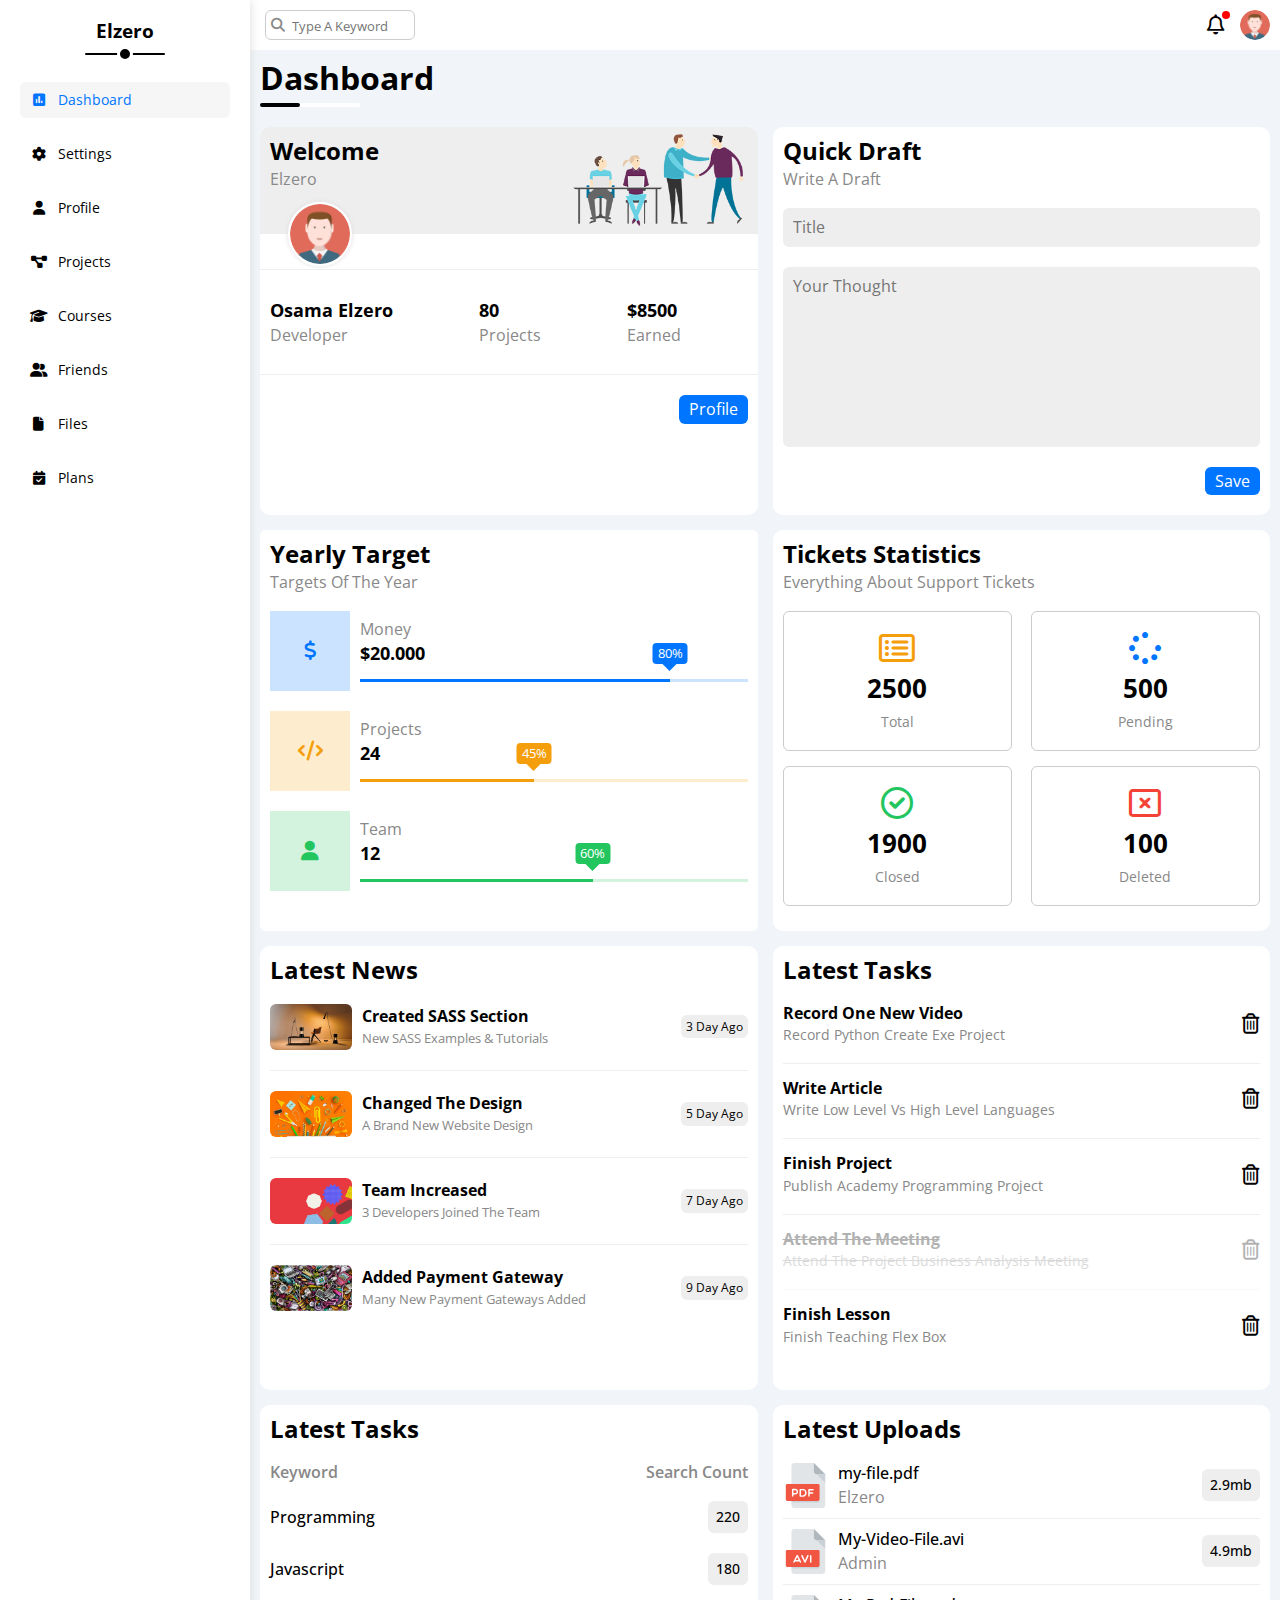
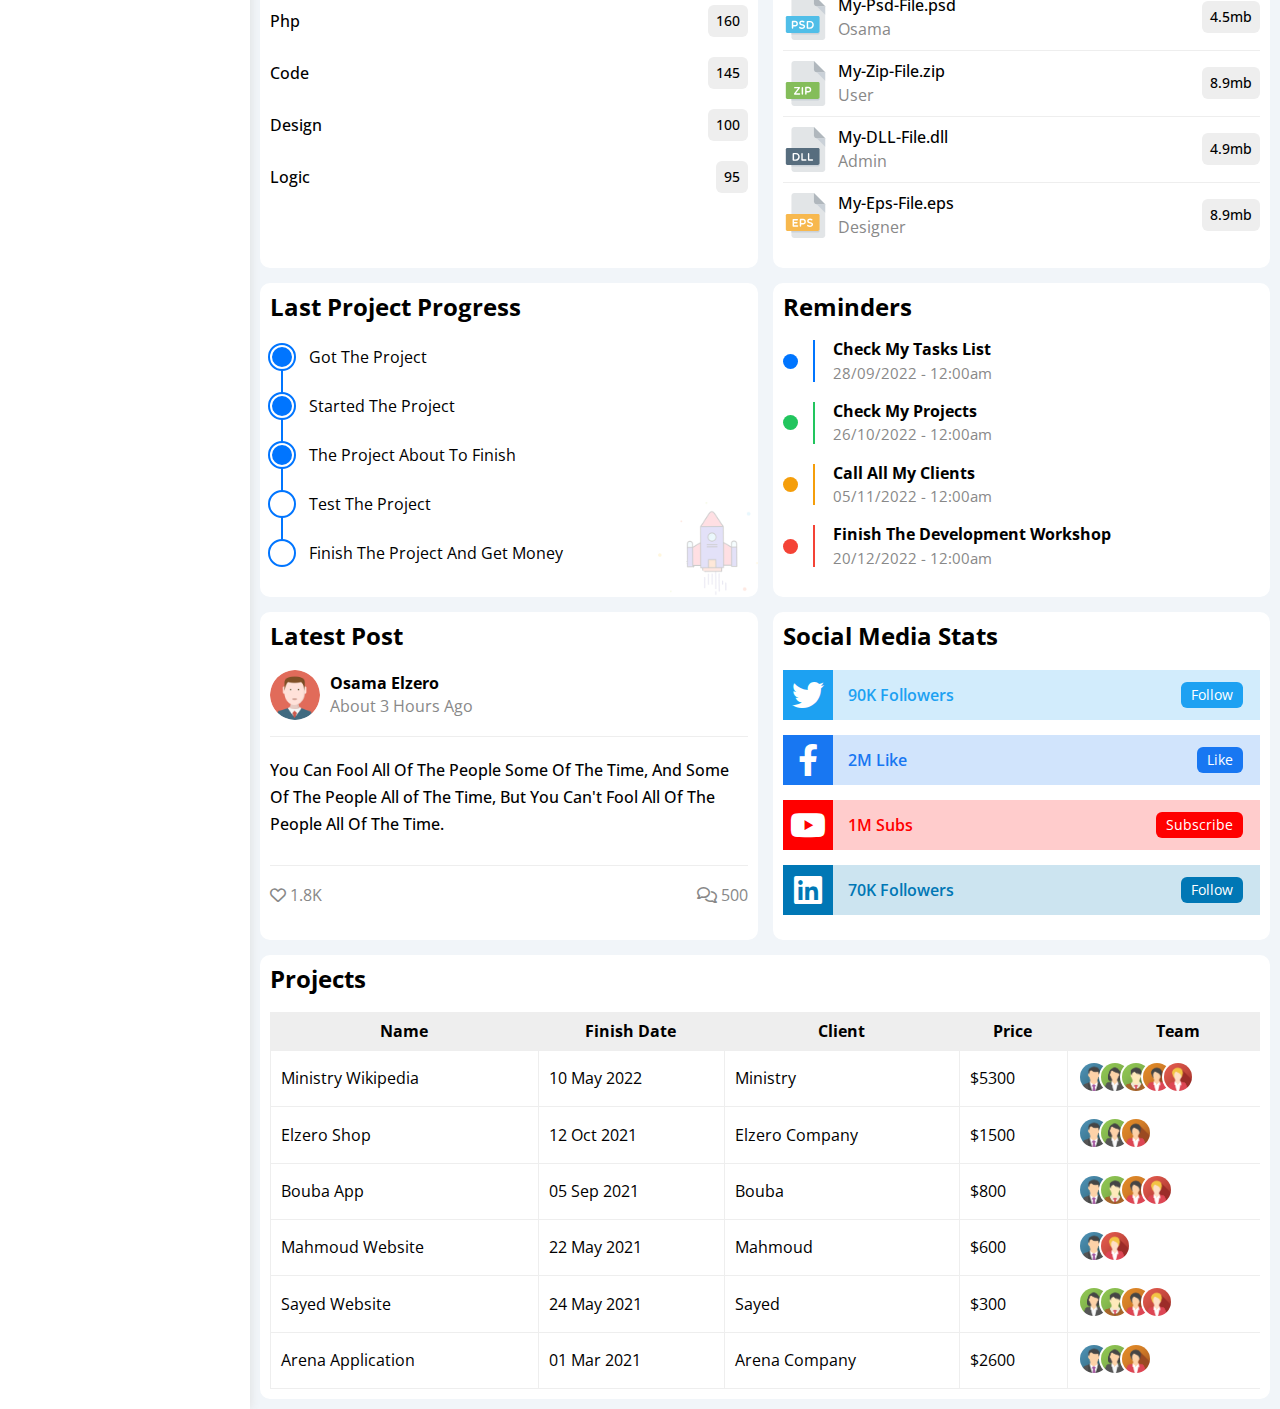
==== commit f88cfcc3: "finish last table of dashboard page" ====
--- a/index.html
+++ b/index.html
@@ -23,7 +23,7 @@
 
 <body>
   <div class="page d-flex">
-    <aside class="p-relative p-10">
+    <aside class=" p-10 shrink-0">
       <h3 class="p-relative txt-c">Elzero</h3>
       <ul>
         <li>
@@ -417,7 +417,7 @@
             <img src="images/project.png" class="p-absolute hide-mobile" alt="" />
           </div>
           <div class="reminders bg-white p-10 rad-10">
-            <h2 class="mb-20">Remainders</h2>
+            <h2 class="mb-20">Reminders</h2>
             <ul class="reminders-list">
               <li class="mb-20 d-flex align-center gap-15">
                 <span class="rad-circle blue shrink-0"></span>
@@ -497,6 +497,112 @@
             </div>
           </div>
         </div>
+        <div class="projects-table mt-15 p-10 bg-white rad-10">
+          <h2 class="mb-20">Projects</h2>
+          <div class="responsive-table">
+            <table>
+              <thead>
+                <tr>
+                  <th>Name</th>
+                  <th>Finish Date</th>
+                  <th>Client</th>
+                  <th>Price</th>
+                  <th>Team</th>
+                  <th>Status</th>
+                </tr>
+              </thead>
+              <tbody>
+                <tr>
+                  <td>Ministry Wikipedia</td>
+                  <td>10 May 2022</td>
+                  <td>Ministry</td>
+                  <td>$5300</td>
+                  <td>
+                    <img src="images/team-01.png" alt="" />
+                    <img src="images/team-02.png" alt="" />
+                    <img src="images/team-03.png" alt="" />
+                    <img src="images/team-04.png" alt="" />
+                    <img src="images/team-05.png" alt="" />
+                  </td>
+                  <td>
+                    <span class="label p-5 btn-shape bg-orange">Pending</span>
+                  </td>
+                </tr>
+                <tr>
+                  <td>Elzero Shop</td>
+                  <td>12 Oct 2021</td>
+                  <td>Elzero Company</td>
+                  <td>$1500</td>
+                  <td>
+                    <img src="images/team-01.png" alt="" />
+                    <img src="images/team-02.png" alt="" />
+                    <img src="images/team-04.png" alt="" />
+                  </td>
+                  <td>
+                    <span class="label p-5 btn-shape bg-blue">In Progress</span>
+                  </td>
+                </tr>
+                <tr>
+                  <td>Bouba App</td>
+                  <td>05 Sep 2021</td>
+                  <td>Bouba</td>
+                  <td>$800</td>
+                  <td>
+                    <img src="images/team-01.png" alt="" />
+                    <img src="images/team-03.png" alt="" />
+                    <img src="images/team-04.png" alt="" />
+                    <img src="images/team-05.png" alt="" />
+                  </td>
+                  <td>
+                    <span class="label p-5 btn-shape bg-green">Completed</span>
+                  </td>
+                </tr>
+                <tr>
+                  <td>Mahmoud Website</td>
+                  <td>22 May 2021</td>
+                  <td>Mahmoud</td>
+                  <td>$600</td>
+                  <td>
+                    <img src="images/team-01.png" alt="" />
+                    <img src="images/team-05.png" alt="" />
+                  </td>
+                  <td>
+                    <span class="label p-5 btn-shape bg-green">Completed</span>
+                  </td>
+                </tr>
+                <tr>
+                  <td>Sayed Website</td>
+                  <td>24 May 2021</td>
+                  <td>Sayed</td>
+                  <td>$300</td>
+                  <td>
+                    <img src="images/team-02.png" alt="" />
+                    <img src="images/team-03.png" alt="" />
+                    <img src="images/team-04.png" alt="" />
+                    <img src="images/team-05.png" alt="" />
+                  </td>
+                  <td>
+                    <span class="label p-5 btn-shape bg-red">Rejected</span>
+                  </td>
+                </tr>
+                <tr>
+                  <td>Arena Application</td>
+                  <td>01 Mar 2021</td>
+                  <td>Arena Company</td>
+                  <td>$2600</td>
+                  <td>
+                    <img src="images/team-01.png" alt="" />
+                    <img src="images/team-02.png" alt="" />
+                    <img src="images/team-04.png" alt="" />
+                  </td>
+                  <td>
+                    <span class="label p-5 btn-shape bg-green">Completed</span>
+                  </td>
+                </tr>
+              </tbody>
+            </table>
+          </div>
+        </div>
       </section>
     </main>
   </div>
--- a/css/framework.css
+++ b/css/framework.css
@@ -236,6 +236,12 @@
 .bg-blue {
   background-color: var(--blue-color);
 }
+.bg-green {
+  background-color: var(--green-color);
+}
+.bg-orange {
+  background-color: var(--orange-color);
+}
 
 .bg-eee {
   background-color: var(--eee-color);
--- a/css/master.css
+++ b/css/master.css
@@ -128,6 +128,7 @@
   background-color: var(--aside-color);
   box-shadow: 0 0 10px #ddd;
   position: relative;
+  /* To make it above all elements specially main section*/
 }
 
 @media (min-width: 768px) {
@@ -205,6 +206,7 @@
 /* Start Top Bar */
 main {
   overflow: hidden;
+  /* To fix grid overflowing out of page*/
 }
 
 .top-bar {
@@ -594,16 +596,6 @@
 
 }
 
-@keyframes change-color {
-  from {
-    background-color: var(--blue-color);
-  }
-
-  to {
-    background-color: white;
-  }
-}
-
 /* End Last Project Progress */
 /* Start Reminders */
 .reminders .reminders-list li>span {
@@ -654,7 +646,6 @@
 
 /* End Latest Post */
 /* Start Social Media stats */
-.social-media-stats {}
 
 .social-media-stats .social-box {
   padding-right: 17px;
@@ -745,4 +736,91 @@
 
 }
 
-/* End Social Media stats */+/* End Social Media stats */
+/* Start Projects Table */
+.projects-table .responsive-table {
+  overflow-x: auto;
+}
+
+.projects-table .responsive-table table {
+  border-spacing: 0;
+  min-width: 1229.2px;
+  max-width: 100%;
+}
+
+.projects-table .responsive-table table thead th {
+  background-color: #eee;
+}
+
+.projects-table .responsive-table table thead th,
+.projects-table .responsive-table table tbody td {
+  padding: 10px;
+
+}
+
+.projects-table .responsive-table table tbody tr td {
+  border-left: 1px solid #EEE;
+  border-bottom: 1px solid #EEE;
+}
+
+.projects-table .responsive-table table tbody tr td:last-child {
+  border-right: 1px solid #eeee;
+}
+
+.projects-table .responsive-table table tbody tr td::selection {
+  background-color: var(--orange-color);
+}
+
+.projects-table .responsive-table table tbody tr td,
+.projects-table .responsive-table table tbody tr {
+  transition: var(--main-transition);
+}
+
+.projects-table .responsive-table table tbody tr:hover {
+  background-color: var(--gray-color);
+
+}
+
+.projects-table .responsive-table table tbody tr td:not(:first-child):hover {
+  background-color: darkslateblue;
+  color: white;
+}
+
+.projects-table .responsive-table table tbody tr td:not(:first-child):hover,
+.projects-table .responsive-table table tbody tr td:not(:first-child):hover+td {
+  border-left: none;
+}
+
+.projects-table .responsive-table table tbody tr td img {
+  width: 32px;
+  height: 32px;
+  border-radius: 50%;
+  padding: 2px;
+  background-color: white;
+  transition: var(--main-transition);
+}
+
+.projects-table .responsive-table table tbody tr td img:not(:first-child) {
+  margin-left: -15px;
+}
+
+.projects-table .responsive-table table tbody tr td img:hover {
+  position: relative;
+  padding: 0;
+  background-color: transparent;
+  transform: scale(1.3);
+}
+
+/* End Projects Table */
+/* Start Animation */
+@keyframes change-color {
+  from {
+    background-color: var(--blue-color);
+  }
+
+  to {
+    background-color: white;
+  }
+}
+
+/* End Animation */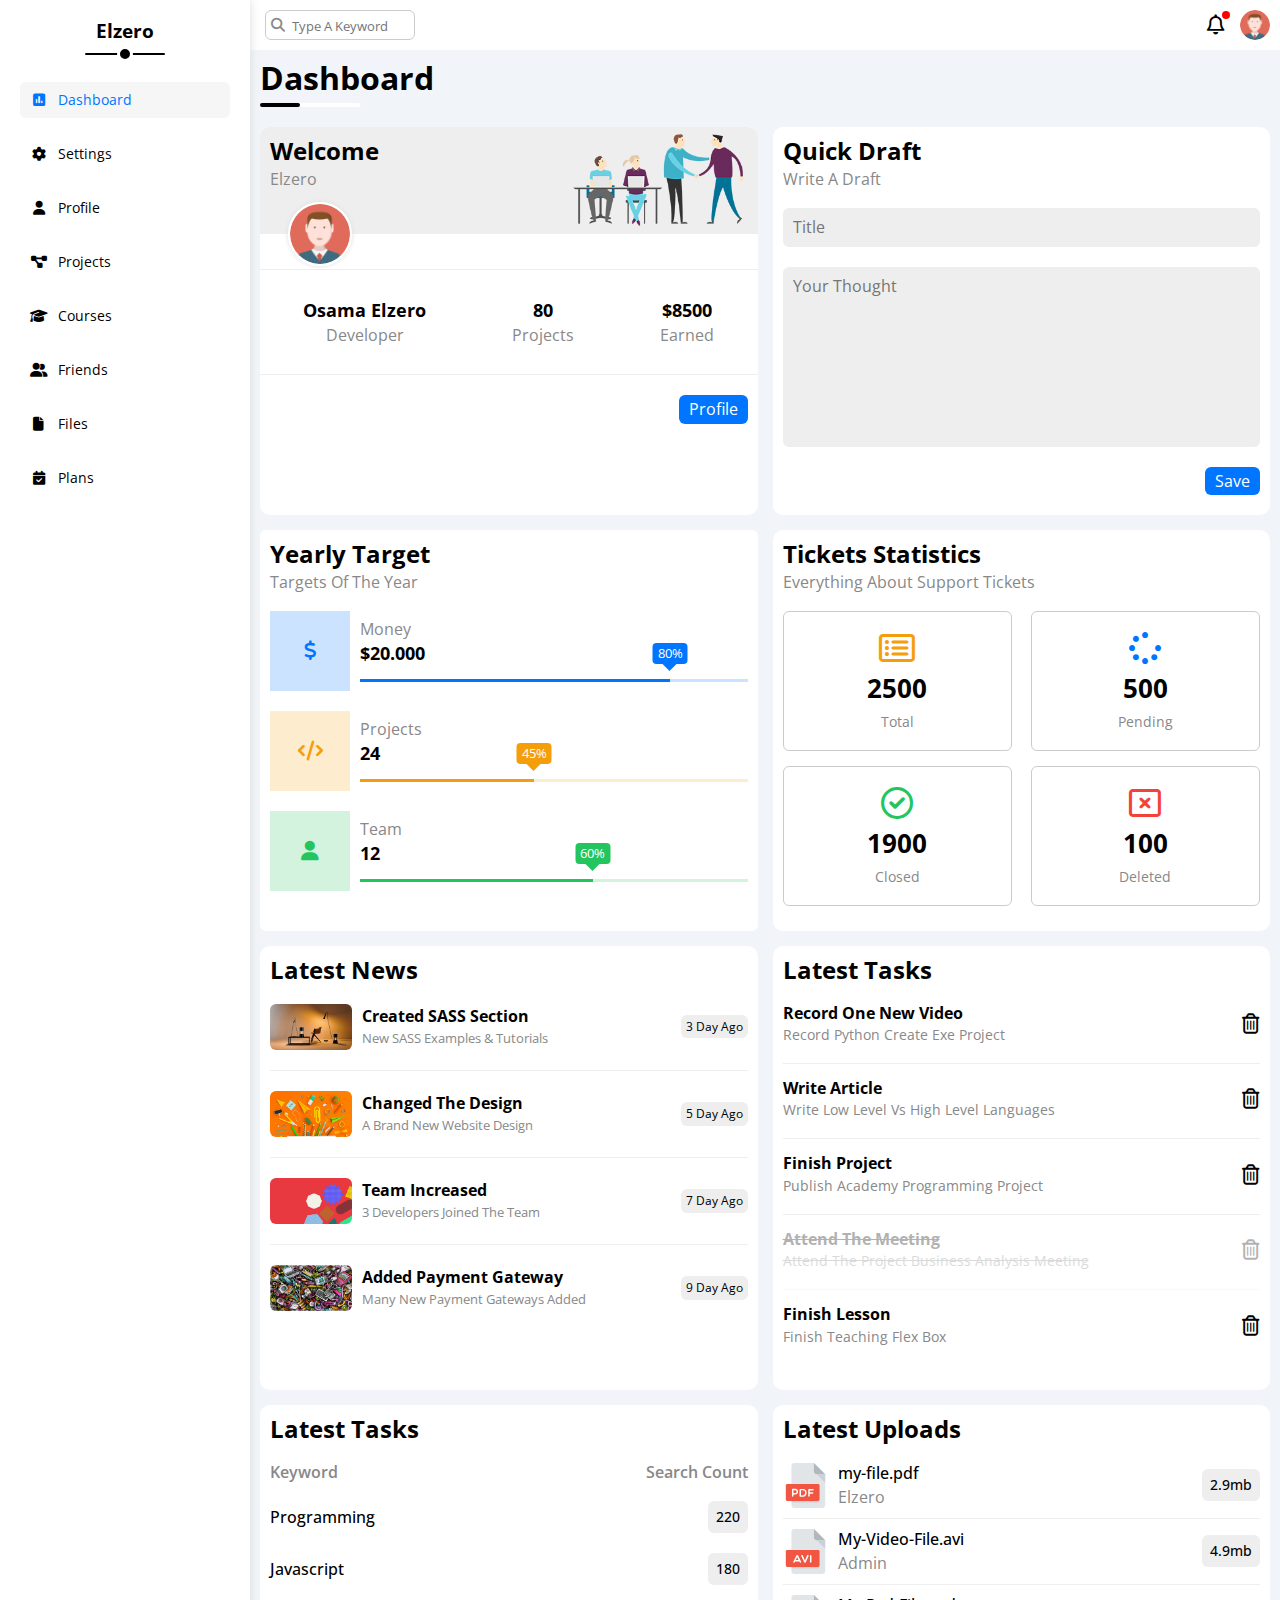
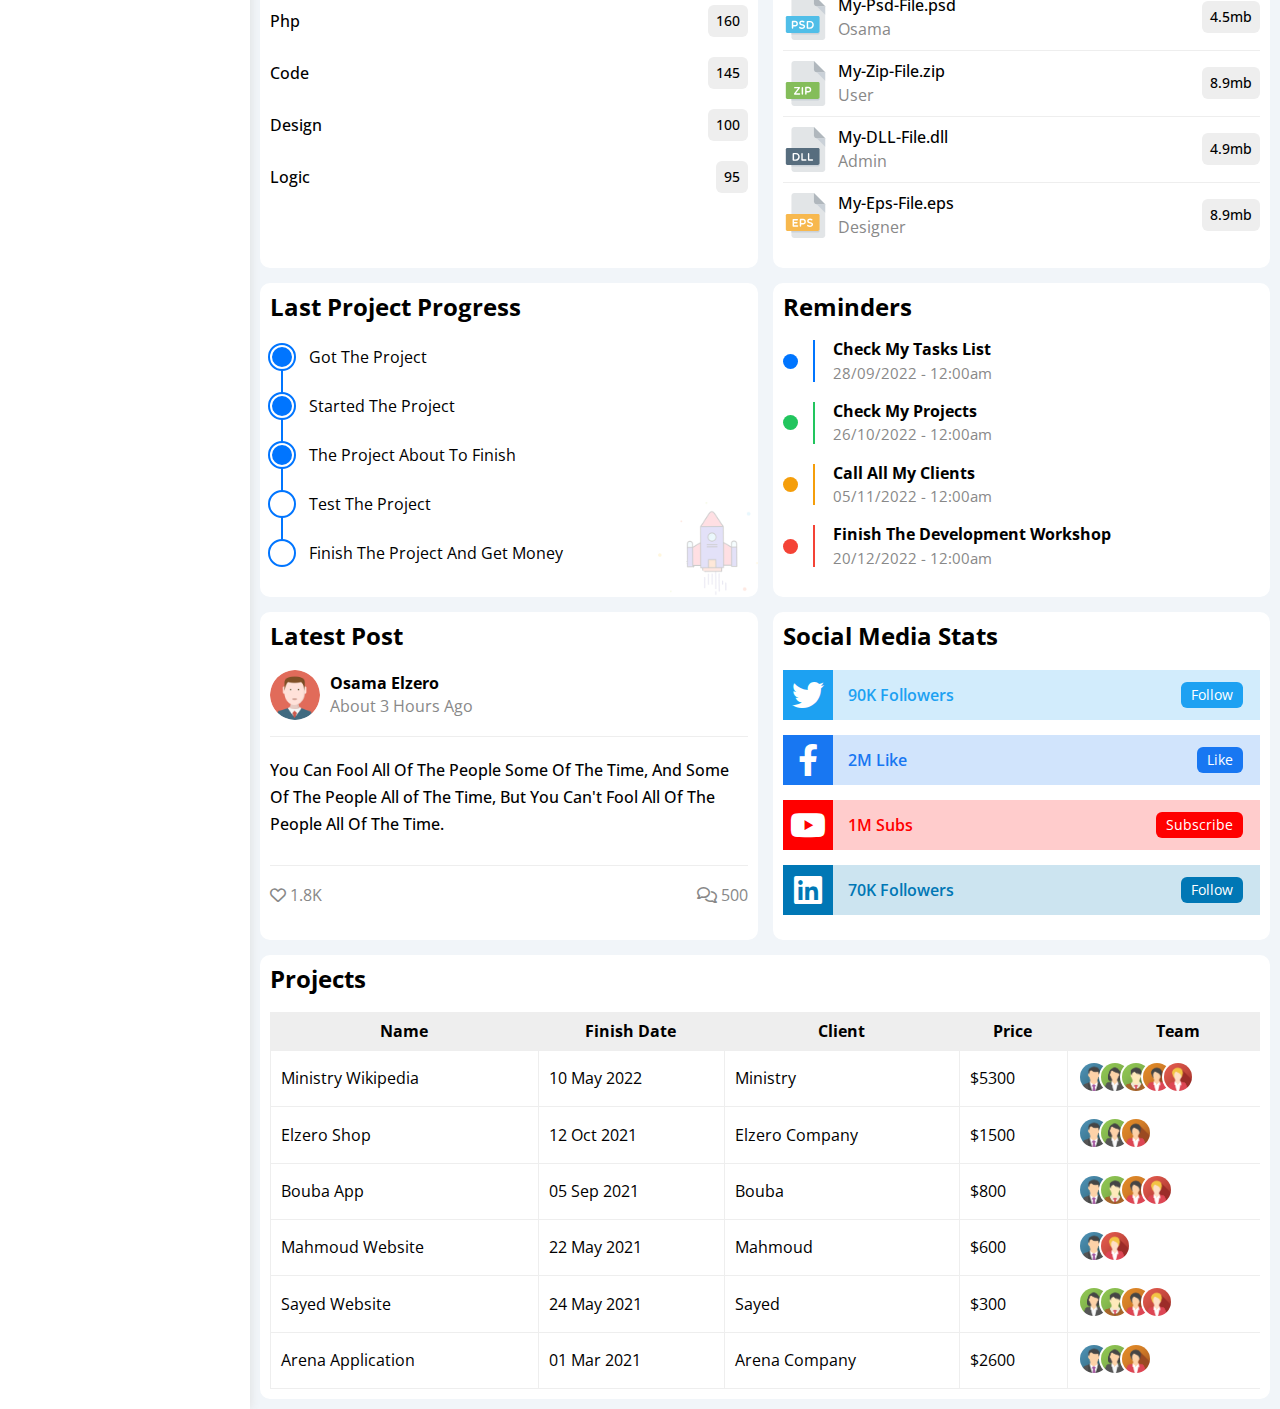
==== commit 5bc16f74: "slight fixes on index page" ====
--- a/index.html
+++ b/index.html
@@ -27,7 +27,7 @@
       <h3 class="p-relative txt-c">Elzero</h3>
       <ul>
         <li>
-          <a href="index.html" class="active d-flex align-center rad-6 c-black p-8 fs-14">
+          <a href="#" class="active d-flex align-center rad-6 c-black p-8 fs-14">
             <i class="fa-solid fa-square-poll-vertical fa-fw"></i>
             <span class="hide-mobile">
               Dashboard
@@ -106,7 +106,7 @@
               <img src="images/welcome.png" alt="" class="hide-mobile" />
             </div>
             <img src="images/avatar.png" alt="" class="rad-circle" />
-            <div class="body pt-20 pb-20 d-flex align-center d-block-mobile">
+            <div class="body pt-20 pb-20 d-flex align-center d-block-mobile txt-c">
               <div class="grow-1">
                 <div class="mb-5">Osama Elzero</div>
                 <span class="c-gray">Developer</span>
--- a/css/framework.css
+++ b/css/framework.css
@@ -26,6 +26,13 @@
   flex-wrap: wrap;
 }
 
+@media (max-width: 767px) {
+  .flex-wrap-mobile {
+    flex-wrap: wrap;
+  }
+
+}
+
 .align-center {
   align-items: center;
 }
@@ -61,13 +68,28 @@
 .d-grid {
   display: grid;
 }
+
 .gap-5 {
   gap: 5px;
 }
+
+@media (max-width: 767px) {
+  .gap-5-mobile {
+    gap: 5px;
+  }
+
+}
+
 .gap-10 {
   gap: 10px;
 }
 
+@media (max-width: 767px) {
+  .gap-10-mobile {
+    gap: 10px;
+  }
+}
+
 .gap-15 {
   gap: 15px;
 }
@@ -79,9 +101,11 @@
 .grow-1 {
   flex-grow: 1;
 }
+
 .shrink-0 {
   flex-shrink: 0;
 }
+
 .w-full {
   width: 100%;
 }
@@ -112,16 +136,34 @@
   padding-top: 10px;
 }
 
+.pt-15 {
+  padding-top: 15px;
+}
+
 .pt-20 {
   padding-top: 20px;
 }
+
+.pt-25 {
+  padding-top: 25px;
+}
+
 .pb-10 {
   padding-bottom: 10px;
 }
+
+.pb-15 {
+  padding-bottom: 15px;
+}
+
 .pb-20 {
   padding-bottom: 20px;
 }
 
+.pb-30 {
+  padding-bottom: 30px;
+}
+
 .pl-5 {
   padding-left: 5px;
 }
@@ -129,10 +171,15 @@
 .pl-10 {
   padding-left: 10px;
 }
+
 .pl-20 {
   padding-left: 20px;
 }
 
+.pl-30 {
+  padding-left: 30px;
+}
+
 @media (max-width: 767px) {
   .p-8-mobile {
     padding: 8px;
@@ -166,9 +213,13 @@
 .mt-15 {
   margin-top: 15px;
 }
+.mt-16 {
+  margin-top: 16px;
+}
 .mt-25 {
   margin-top: 25px;
 }
+
 .mt-30 {
   margin-top: 30px;
 }
@@ -180,15 +231,19 @@
 .mr-5 {
   margin-right: 5px;
 }
+
 .mr-10 {
   margin-right: 10px;
 }
+
 .mr-15 {
   margin-right: 15px;
 }
+
 .mr-20 {
   margin-right: 20px;
 }
+
 .mb-0 {
   margin-bottom: 0;
 }
@@ -212,16 +267,23 @@
 .mb-20 {
   margin-bottom: 20px;
 }
+
 .mb-25 {
   margin-bottom: 25px;
 }
+
 .mb-30 {
   margin-bottom: 30px;
 }
+
 .ml-5 {
   margin-left: 5px;
 }
 
+.mlr-auto {
+  margin-left: auto;
+  margin-right: auto;
+}
 
 /* End Padding + Margin */
 /* Start Color */
@@ -236,9 +298,11 @@
 .bg-blue {
   background-color: var(--blue-color);
 }
+
 .bg-green {
   background-color: var(--green-color);
 }
+
 .bg-orange {
   background-color: var(--orange-color);
 }
@@ -249,6 +313,22 @@
 
 .c-black {
   color: black;
+}
+
+.c-red {
+  color: var(--red-color);
+}
+
+.c-orange {
+  color: var(--orange-color);
+}
+
+.c-green {
+  color: var(--green-color);
+}
+
+.c-blue {
+  color: var(--blue-color);
 }
 
 .c-white {
@@ -283,8 +363,18 @@
   .txt-c-mobile {
     text-align: center;
   }
-
-}
+}
+
+.txt-r {
+  text-align: right;
+}
+
+@media (max-width: 767px) {
+  .txt-r-mobile {
+    text-align: right;
+  }
+}
+
 
 .fs-0 {
   font-size: 0;
@@ -298,18 +388,26 @@
   font-size: 12px;
 }
 
+.fs-13 {
+  font-size: 13px;
+}
+
 .fs-14 {
   font-size: 14px;
 }
+
 .fs-15 {
   font-size: 15px;
 }
+
 .fs-16 {
   font-size: 16px;
 }
+
 .fs-17 {
   font-size: 17px;
 }
+
 .fs-18 {
   font-size: 18px;
 }
@@ -325,12 +423,18 @@
 .fs-30 {
   font-size: 30px;
 }
+.fs-40 {
+  font-size: 40px;
+}
+
 .fw-500 {
   font-weight: 500;
 }
+
 .fw-600 {
   font-weight: 600;
 }
+
 .fw-b {
   font-weight: bold;
 }
@@ -363,6 +467,22 @@
 
 .b-none {
   border: none;
+}
+
+.b-ccc {
+  border: 1px solid #ccc;
+}
+
+.b-eee {
+  border: 1px solid #eee;
+}
+
+.bt-eee {
+  border-top: 1px solid #eee;
+}
+
+.bb-eee {
+  border-bottom: 1px solid #eee;
 }
 
 /* End Border */
@@ -384,14 +504,24 @@
   align-items: center;
   justify-content: center;
 }
+
 .center-flex-inline {
   display: inline-flex;
 
 }
-.btn-shape {
+
+.btn-shape,
+.btn-shape-black {
   padding: 5px 10px;
   border-radius: 6px;
+}
+
+.btn-shape {
   color: white;
+}
+
+.btn-shape-black {
+  color: black;
 }
 
 .caret-color-blue:focus {
@@ -402,8 +532,11 @@
   cursor: pointer;
 }
 
+.trans-hov-fx {
+  transition: 0.3s;
+}
+
 .trans-hov-fx:hover {
-  transition: 0.3s;
   background-color: var(--blue-alt-color);
 }
 
--- a/css/master.css
+++ b/css/master.css
@@ -788,7 +788,7 @@
 
 .projects-table .responsive-table table tbody tr td:not(:first-child):hover,
 .projects-table .responsive-table table tbody tr td:not(:first-child):hover+td {
-  border-left: none;
+  border-left-color: darkslateblue;
 }
 
 .projects-table .responsive-table table tbody tr td img {
@@ -812,6 +812,728 @@
 }
 
 /* End Projects Table */
+/* Start Settings Page */
+
+.toggle-checkbox {
+  -webkit-appearance: none;
+  appearance: none;
+  display: none;
+}
+
+.toggle-switch {
+  position: relative;
+  width: 78px;
+  height: 32px;
+  background-color: #ccc;
+  border-radius: 16px;
+  cursor: pointer;
+}
+
+.toggle-switch::before,
+.toggle-switch {
+  transition: var(--main-transition);
+}
+
+.toggle-switch::before {
+  font-family: var(--fa-style-family-classic);
+  content: "\f00d";
+  font-weight: 900;
+  background-color: white;
+  width: 24px;
+  height: 24px;
+  position: absolute;
+  border-radius: 50%;
+  display: flex;
+  align-items: center;
+  justify-content: center;
+  color: var(--red-color);
+  top: 4px;
+  left: 4px;
+}
+
+.toggle-checkbox:checked+.toggle-switch {
+  background-color: var(--blue-color);
+}
+
+.toggle-checkbox:checked+.toggle-switch::before {
+  content: "\f00c";
+  left: 50px;
+  color: var(--green-color);
+}
+
+/* End Settings Page */
+/* Start Site Control section */
+.site-control .close-message {
+  border: 1px solid #ccc;
+  min-height: 165px;
+}
+
+/* End site Control section */
+/* Start General Info */
+.general-info .email {
+  margin-right: 10px;
+  width: calc(100% - 71px);
+}
+
+.general-info input[type="email"]:disabled {
+  cursor: no-drop;
+  background-color: #f0f4f8;
+  color: #BBB;
+}
+
+/* End General Info */
+/* Start Social info section */
+.social-info .social-info-box input[type="text"] {
+  background-color: #f6f6f6;
+  width: 100%;
+  height: 40px;
+  padding-left: 10px;
+  border: 1px solid #ddd;
+  border-radius: 0 5px 5px 0;
+}
+
+.social-info .social-info-box .icon {
+  background-color: #f6f6f6;
+  width: 40px;
+  height: 40px;
+  border: 1px solid #ddd;
+  border-right: none;
+  border-radius: 5px 0 0 5px;
+  transition: var(--main-transition);
+}
+
+.social-info .social-info-box:focus-within .icon {
+  color: black;
+}
+
+/* End Social info section */
+/* Start Widgets Control Section */
+.widgets-control .control-box input[type="checkbox"] {
+  -webkit-appearance: none;
+  appearance: none;
+  display: none;
+}
+
+.widgets-control .control-box input[type="checkbox"]+label {
+  position: relative;
+  padding-left: 25px;
+  cursor: pointer;
+  user-select: none;
+}
+
+.widgets-control .control-box input[type="checkbox"]+label::before {
+  content: "";
+  position: absolute;
+  left: 0;
+  top: 50%;
+  transform: translateY(-50%);
+  width: 15px;
+  height: 15px;
+  border: 1px solid black;
+  transition: var(--main-transition);
+}
+
+.widgets-control .control-box input[type="checkbox"]+label:hover::before {
+  border-color: var(--blue-alt-color);
+}
+
+.widgets-control .control-box input[type="checkbox"]+label::after {
+  font-family: var(--fa-style-family-classic);
+  font-weight: 900;
+  background-color: var(--blue-alt-color);
+  font-size: 12px;
+  display: flex;
+  align-items: center;
+  justify-content: center;
+  color: white;
+  width: 17px;
+  height: 17px;
+  content: "\f00c";
+  position: absolute;
+  left: 0;
+  top: 50%;
+  margin-top: -8.5px;
+  transform: scale(0) rotate(360deg);
+  transition: var(--main-transition);
+}
+
+.widgets-control .control-box input[type="checkbox"]:checked+label::after {
+  transform: scale(1);
+}
+
+/* End Widgets Control Section */
+/* Start Backup Control section */
+.backup-manager .radio-box input[type="radio"] {
+  -webkit-appearance: none;
+  appearance: none;
+  display: none;
+}
+
+.backup-manager .radio-box input[type="radio"]+label {
+  position: relative;
+  padding-left: 25px;
+  user-select: none;
+  cursor: pointer;
+}
+
+.backup-manager .radio-box input[type="radio"]+label::before,
+.backup-manager .radio-box input[type="radio"]+label::after {
+  content: "";
+  position: absolute;
+  border-radius: 50%;
+
+}
+
+.backup-manager .radio-box input[type="radio"]+label::before {
+  left: 0;
+  width: 15px;
+  height: 15px;
+  border: 1px solid black;
+  top: 50%;
+  transform: translateY(-50%);
+  transition: var(--main-transition);
+}
+
+.backup-manager .radio-box input[type="radio"]+label:hover::before,
+.backup-manager .radio-box input[type="radio"]:checked+label::before {
+  border-color: var(--blue-color);
+}
+
+.backup-manager .radio-box input[type="radio"]+label::after {
+  width: 12px;
+  height: 12px;
+  background-color: var(--blue-color);
+  left: 2.5px;
+  top: 50%;
+  margin-top: -6px;
+  transform: scale(0);
+  transition: var(--main-transition);
+}
+
+.backup-manager .radio-box input[type="radio"]:checked+label::after {
+  transform: scale(1);
+}
+
+.backup-manager .backup-location-box>div input[type="radio"] {
+  -webkit-appearance: none;
+  appearance: none;
+  display: none;
+}
+
+.backup-manager .backup-location-box>div>label,
+.backup-manager .backup-location-box>div>label .icon,
+.backup-manager .backup-location-box>div>label span {
+  transition: var(--main-transition);
+}
+
+.backup-manager .backup-location-box>div>label {
+  cursor: pointer;
+  user-select: none;
+
+}
+
+.backup-manager .backup-location-box>div>input[type="radio"]:checked+label {
+  border: 1px solid var(--blue-color);
+}
+
+.backup-manager .backup-location-box>div>input[type="radio"]:checked+label span,
+.backup-manager .backup-location-box>div>input[type="radio"]:checked+label .icon {
+  color: var(--blue-color);
+}
+
+@media (max-width: 767px) {
+  .backup-manager .backup-location-box {
+    flex-wrap: wrap;
+  }
+}
+
+/* End Backup Control section */
+/* Start profile-page */
+@media(max-width: 767px) {
+  .profile-container {
+    flex-direction: column;
+  }
+}
+
+.profile-container .avatar-box {
+  width: 250px;
+  max-width: 100%;
+}
+
+@media (min-width: 768px) {
+  .profile-container .avatar-box {
+    border-right: 1px solid #eee;
+  }
+}
+
+.profile-container .avatar-box>img {
+  width: 120px;
+  height: 120px;
+}
+
+.profile-container .avatar-box .progress {
+  height: 6px;
+  width: 70%;
+  margin-left: auto;
+  margin-right: auto;
+  position: relative;
+}
+
+.profile-container .avatar-box .progress span {
+  position: absolute;
+  left: 0;
+  top: 0;
+  height: 100%;
+  border-radius: 6px;
+}
+
+.profile-container .profile-info .info-row:not(:last-child) {
+  border-bottom: 1px solid #eee;
+}
+
+@media (min-width: 768px) {
+  .profile-container .profile-info .info-row>div {
+    min-width: 250px;
+  }
+}
+
+@media (max-width: 767px) {
+  .profile-container .profile-info .info-row>div {
+    width: 100%;
+  }
+
+  .profile-container .profile-info .info-row label {
+    margin: auto;
+  }
+}
+
+.profile-container .profile-info .info-row .toggle-switch {
+  height: 22px;
+  border-radius: 11px;
+}
+
+.profile-container .profile-info .info-row .toggle-switch::before {
+  top: 2.5px;
+  width: 17px;
+  height: 17px;
+  left: 2px;
+}
+
+.profile-container .profile-info .info-row .toggle-checkbox:checked+.toggle-switch::before {
+  left: 59px;
+}
+
+.skills-activities-container .skills {
+  flex-grow: 1.5;
+}
+
+
+@media (max-width: 767px) {
+  .skills-activities-container .skills .skills-list li {
+    justify-content: center;
+  }
+
+}
+
+.skills-activities-container .skills .skills-list li:not(:last-child) {
+  padding-bottom: 15px;
+  margin-bottom: 15px;
+  border-bottom: 1px solid #EEE;
+}
+
+.skills-activities-container .last-activities {
+  flex-grow: 2;
+}
+
+.skills-activities-container .last-activities .activity-row:not(:last-of-type) {
+  padding-bottom: 15px;
+  border-bottom: 1px solid #EEE;
+}
+
+.skills-activities-container .last-activities .activity-row p {
+  color: gray;
+}
+
+.skills-activities-container .last-activities .activity-row img {
+  width: 70px;
+  height: 70px;
+  border-radius: 50%;
+}
+
+@media (min-width: 768px) {
+
+  .skills-activities-container .last-activities .activity-row .time {
+    text-align: right;
+  }
+
+  .skills-activities-container .last-activities .activity-row img {
+    margin-right: 10px;
+  }
+}
+
+@media (max-width: 767px) {
+  .skills-activities-container .last-activities .activity-row {
+    gap: 10px;
+  }
+
+}
+
+/* End profile-page */
+/* Start Projects page */
+.project .project-text p {
+  min-height: 32.5px;
+}
+
+.project .images {
+  margin-top: 35px;
+  margin-bottom: 10px;
+  padding-bottom: 10px;
+}
+
+@media (max-width: 767px) {
+  .project .images {
+    margin-top: 20px;
+  }
+}
+
+.project .images img {
+  width: 35px;
+  height: 35px;
+  padding: 2px;
+  background-color: white;
+  transition: position var(--main-transition), transform var(--main-transition);
+}
+
+.project .images img:hover {
+  position: relative;
+  padding: 0;
+  transform: scale(1.2);
+}
+
+.project .images img:not(:first-child) {
+  margin-left: -15px;
+}
+
+.project .tags {
+  border-bottom: 1px solid #eee;
+  border-top: 1px solid #eee;
+}
+
+.project .tags li {
+  justify-content: flex-end;
+}
+
+@media (max-width: 767px) {
+  .project .tags li {
+    justify-content: center;
+  }
+}
+
+.project .progress {
+  height: 6px;
+  width: 48%;
+}
+
+.project .progress span {
+  left: 0;
+  top: 0;
+  height: 100%;
+}
+
+.project .money::first-letter {
+  margin-right: 2px;
+}
+
+/* End Projects page */
+/* Start Courses Page */
+.courses.main-wrapper {
+  grid-template-columns: repeat(auto-fill, minmax(237px, 1fr));
+}
+
+@media (max-width: 767px) {
+  .courses.main-wrapper {
+    grid-template-columns: minmax(200px, 1fr);
+  }
+}
+
+.course .image .course-img {
+  width: 100%;
+}
+
+.course .image .instructor-img {
+  width: 50px;
+  height: 50px;
+  border: 2px solid white;
+  left: 10px;
+  top: 10px;
+}
+
+.course .course-text {
+  min-height: 184px;
+}
+
+.course .course-text .title {
+  font-size: 16px;
+}
+
+.course .course-text p {
+  line-height: 1.6;
+  font-size: 14px;
+  min-height: 106px;
+}
+
+.course .course-stat {
+  border-top: 1px solid #eee;
+}
+
+.course .course-stat a {
+  top: -1px;
+  left: 50%;
+  transform: translate(-50%, -50%);
+}
+
+/* End Courses Page */
+/* Start Friends Page */
+.friends.main-wrapper {
+  grid-template-columns: repeat(auto-fill, minmax(237px, 1fr));
+}
+
+@media (max-width: 767px) {
+  .friends.main-wrapper {
+    grid-template-columns: minmax(200px, 1fr);
+  }
+}
+
+.friend .contact {
+  top: 8px;
+  left: 5px;
+}
+
+.friend .contact .icon {
+  width: 32px;
+  height: 32px;
+  cursor: pointer;
+  transition: var(--main-transition);
+}
+
+.friend .contact .icon:hover {
+  background-color: var(--blue-alt-color);
+  color: white;
+}
+
+.friend .friend-profile img {
+  width: 100px;
+  height: 100px;
+}
+
+.friend .friend-info {
+  border-top: 1px solid #eee;
+  border-bottom: 1px solid #eee;
+  margin-bottom: 15px;
+}
+
+.friend .friend-info .vip-tag {
+  font-weight: bold;
+  right: 15px;
+  top: 50%;
+  transform: translateY(-50%);
+  font-size: 40px;
+  opacity: 0.27;
+}
+
+.friend .friend-info .friend-stat:not(:last-of-type) {
+  margin-bottom: 15px;
+}
+
+.friend .friend-info .friend-stat .icon {
+  margin-right: 5px;
+  font-size: 13px;
+}
+
+.friend .friend-info .friend-stat .icon+span {
+  font-weight: 400;
+}
+
+.friend .friend-options a {
+  transition: 0.3s;
+}
+
+.friend .friend-options .links a:first-child:hover {
+  background-color: var(--blue-alt-color);
+}
+
+.friend .friend-options .links a:last-child:hover {
+  background-color: #f44336de;
+}
+
+/* End Friends Page */
+/* Start Files Page */
+
+.files.main-wrapper {
+  grid-template-columns: repeat(auto-fill, minmax(183px, 1fr));
+}
+
+
+@media (min-width: 768px) {
+  .grid-flex-container {
+    align-items: flex-start;
+  }
+
+  .grid-flex-container .upload-file {
+    min-width: 250px;
+  }
+}
+
+@media (max-width: 767px) {
+  .grid-flex-container .upload-file {
+    order: -1;
+  }
+}
+
+
+.upload-file .file-stat .icon {
+  width: 40px;
+  height: 40px;
+}
+
+.upload-file .file-stat .blue {
+  background-color: rgb(0 117 255 / 20%);
+
+
+}
+
+.upload-file .file-stat .green {
+  background-color: rgb(34 197 94 / 20%);
+
+
+}
+
+.upload-file .file-stat .red {
+  background-color: rgb(244 67 54 / 20%);
+
+}
+
+.upload-file .file-stat .orange {
+  background-color: rgb(245 158 11 / 20%);
+
+}
+
+.upload-file .upload {
+  padding: 10px 20px;
+}
+
+.upload-file .upload .icon {
+  animation: up-down infinite 0.8s;
+}
+
+.files .file .download-icon {
+  cursor: pointer;
+  top: 7px;
+  left: 10px;
+  transition: var(--main-transition);
+}
+
+.files .file .download-icon:hover {
+  color: var(--blue-color);
+  text-shadow: 0px 0px 2px black;
+}
+
+.files .file .icon img {
+  width: 80px;
+  height: 80px;
+  transition: var(--main-transition);
+}
+
+.files .file .icon img:hover {
+  transform: rotate(3deg);
+}
+
+/* End Files Page */
+/* Start Plans Page */
+.plans.main-wrapper {
+  grid-template-columns: repeat(auto-fill, minmax(400px, 1fr));
+}
+
+@media (max-width: 767px) {
+  .plans.main-wrapper {
+    grid-template-columns: minmax(200px, 1fr);
+  }
+
+}
+
+.plan .head {
+  border: 3px solid white;
+  outline: 3px solid white;
+}
+
+.plan .head.green {
+  outline-color: var(--green-color);
+}
+
+.plan .head.blue {
+
+  outline-color: var(--blue-color);
+}
+
+.plan .head.orange {
+  outline-color: var(--orange-color);
+
+}
+
+.plan .head h3 {
+  font-size: 23px;
+}
+
+.plan .head .price {
+  font-size: 45px;
+}
+
+.plan .head .price span {
+  font-size: 23px;
+  top: 0;
+  left: -18px;
+}
+
+.plan .features-list {
+  margin-top: 8px;
+}
+
+.plan .features-list li {
+  display: flex;
+  align-items: center;
+  font-size: 15px;
+  padding: 14px 0;
+  border-bottom: 1px solid #eee;
+}
+
+.plan .features-list i:first-child {
+  font-size: 18px;
+  margin-right: 5px;
+}
+
+.plan .features-list li span {
+  flex-grow: 1;
+}
+
+.plan .features-list li i.yes {
+  color: var(--green-color);
+}
+
+.plan .features-list li i.help {
+  color: var(--gray-color);
+  cursor: pointer;
+}
+
+.plan .features-list li i:not(.yes, .help) {
+  color: var(--red-color);
+}
+
+.plan a {
+  padding: 10px 20px;
+  font-size: 18px;
+}
+
+/* End Plans Page */
 /* Start Animation */
 @keyframes change-color {
   from {
@@ -823,4 +1545,17 @@
   }
 }
 
+@keyframes up-down {
+
+  0%,
+  100% {
+    transform: translateY(2px);
+  }
+
+  50% {
+    transform: translateY(-2px);
+  }
+
+}
+
 /* End Animation */